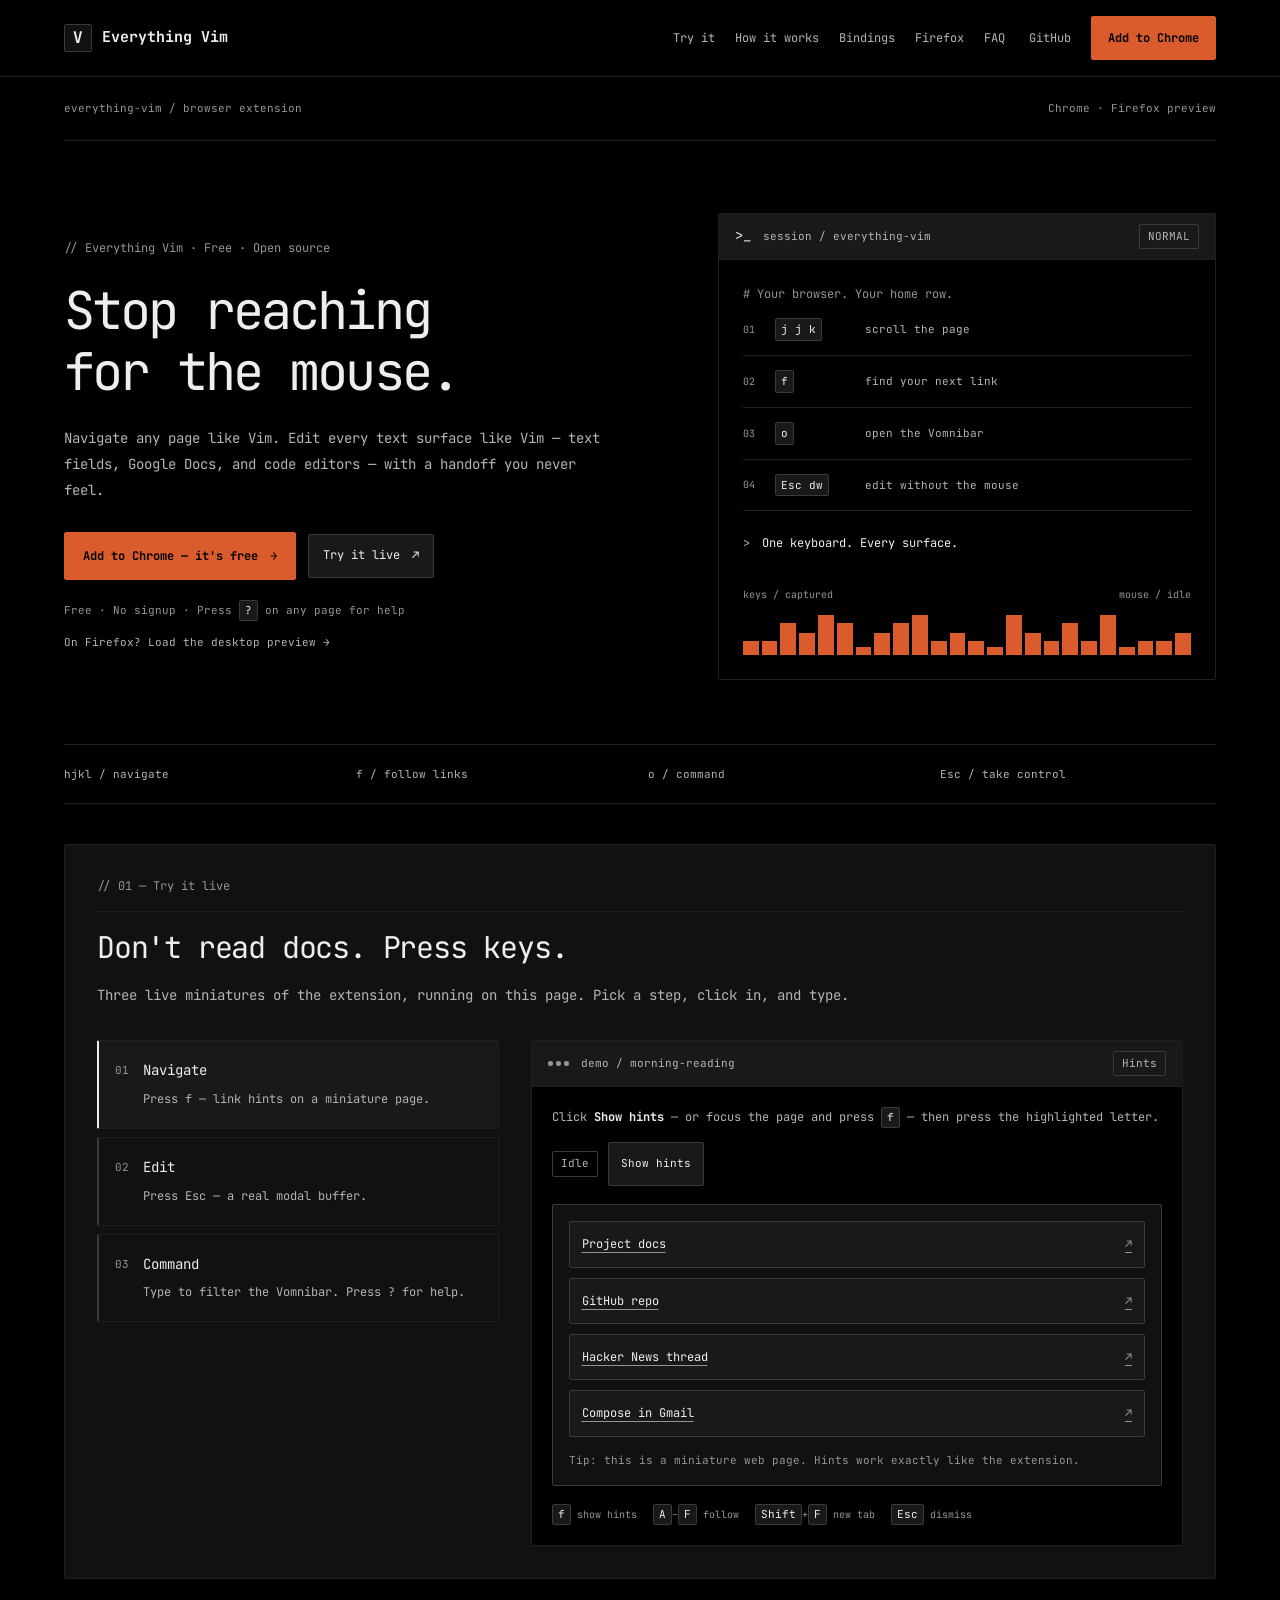
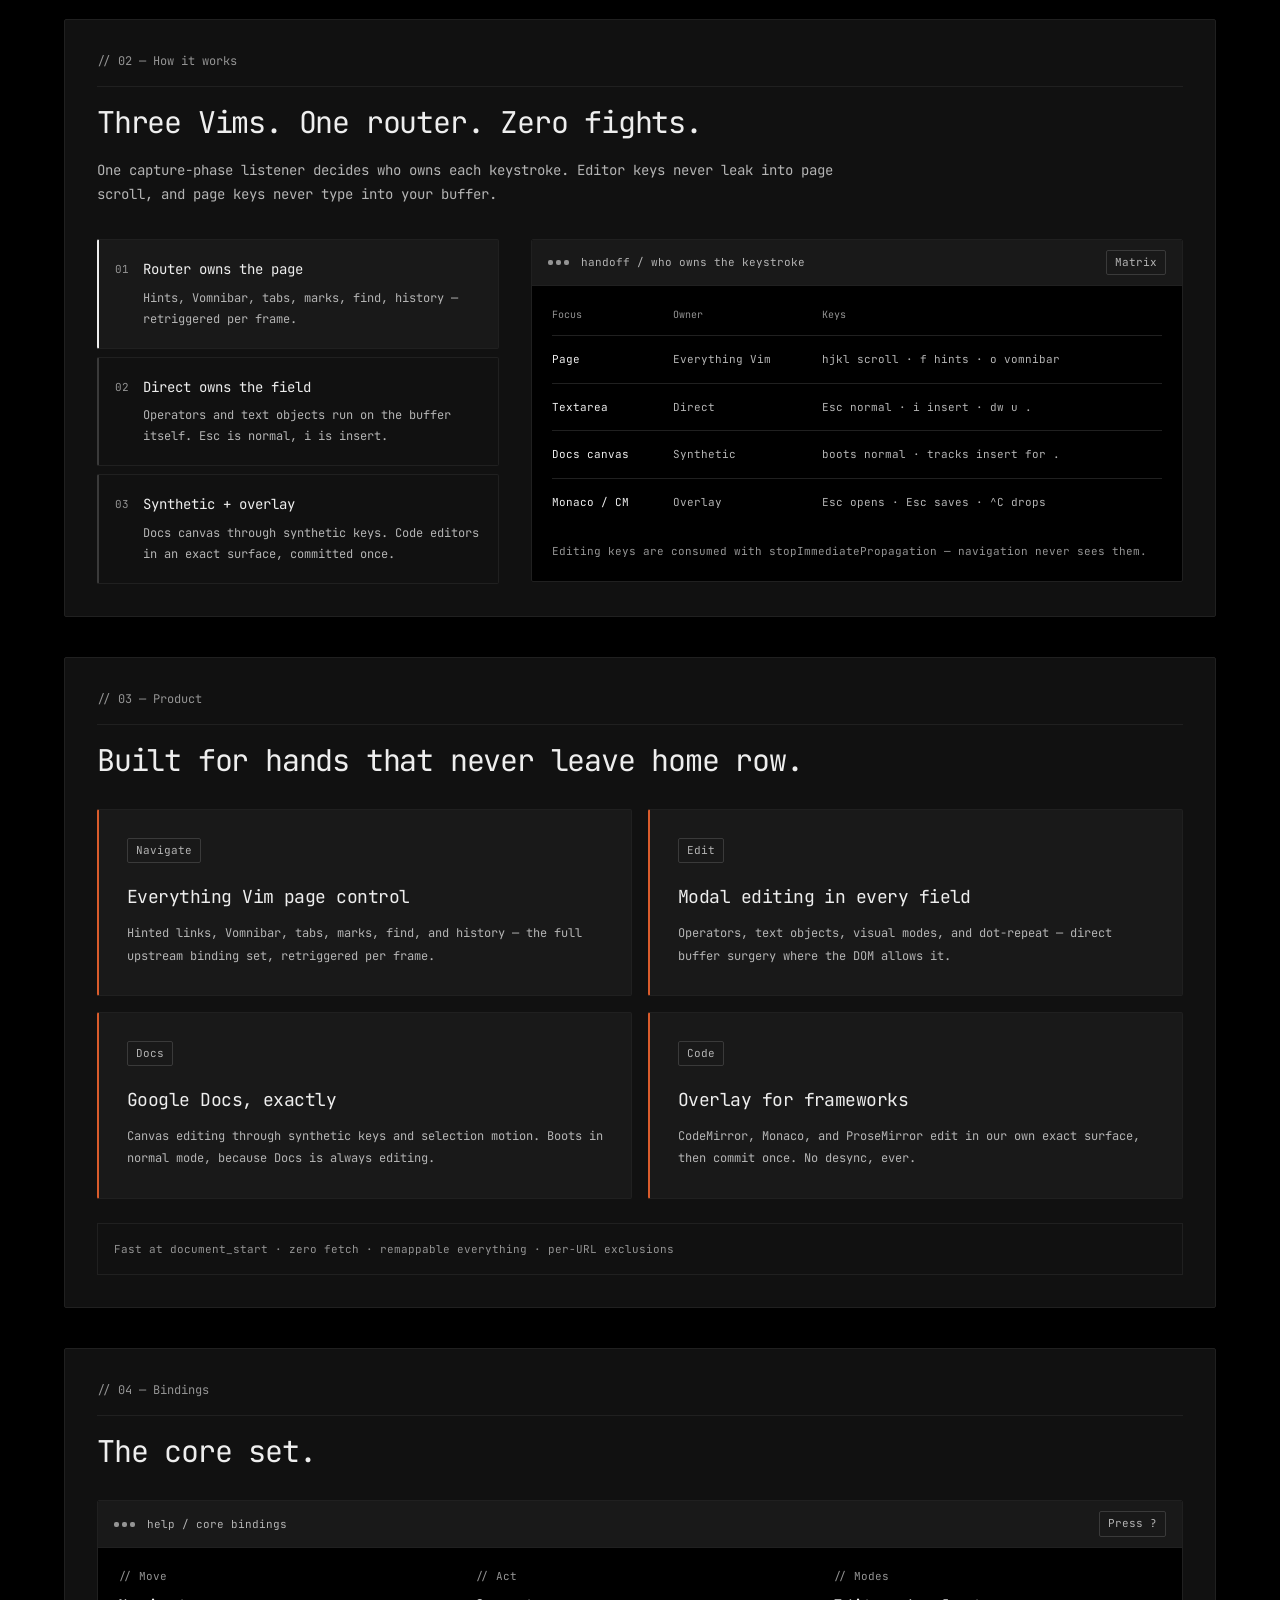
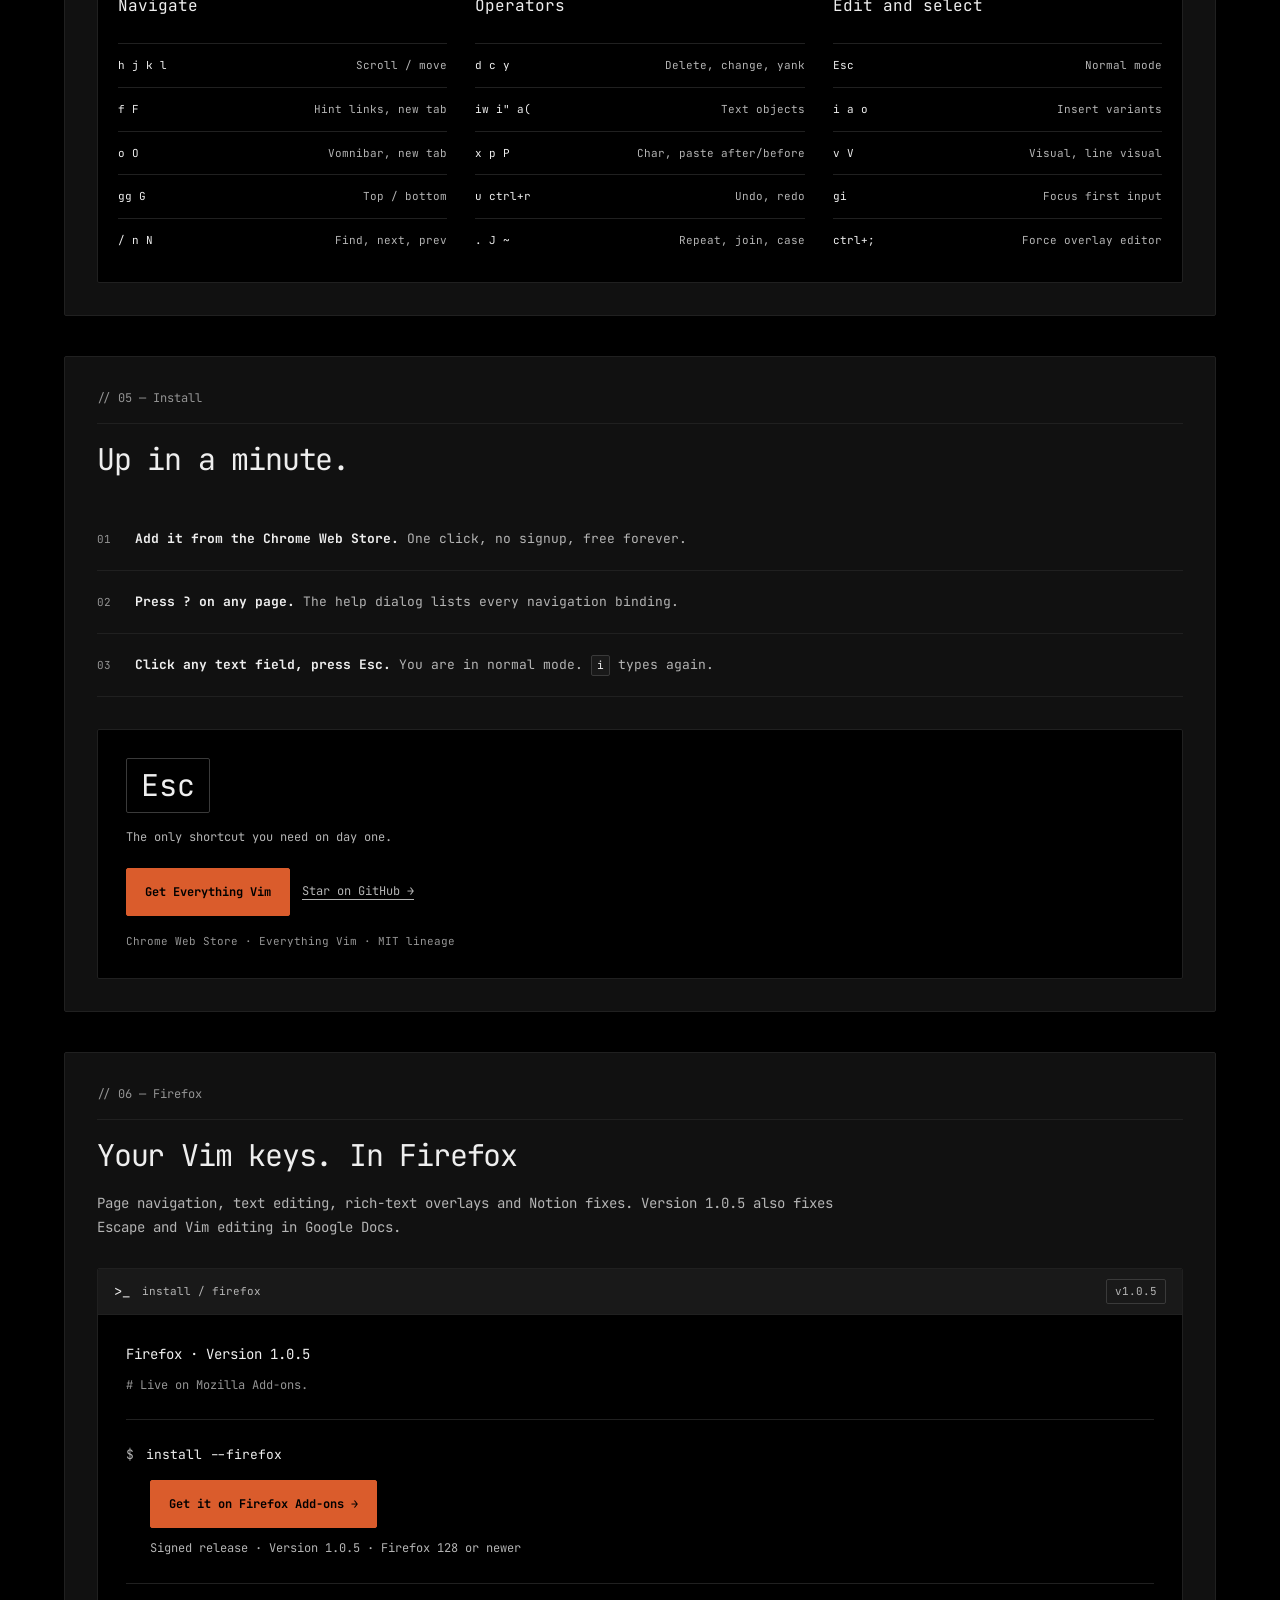
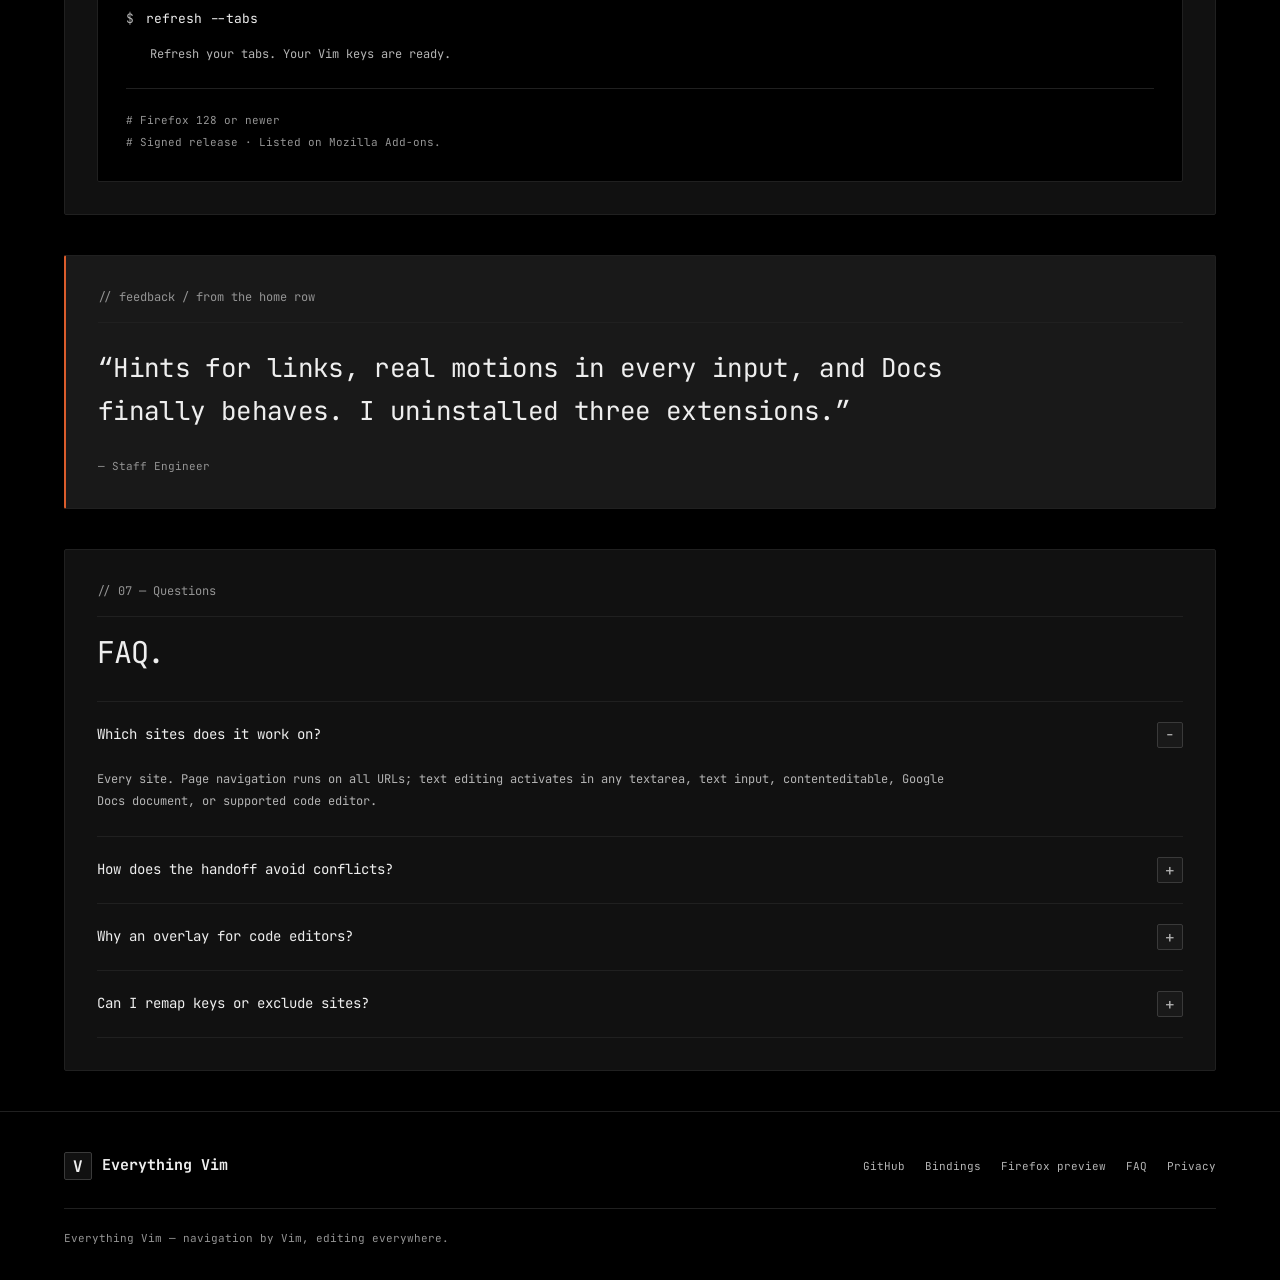
==== website/index.html @ d701e477 "Axiom redesign: terminal-style site, Firefox now live on AMO" ====
<!DOCTYPE html>
<html lang="en">
<head>
<meta charset="UTF-8" />
<meta name="viewport" content="width=device-width, initial-scale=1.0" />
<title>Everything Vim — Vim everywhere, on every site</title>
<meta name="description" content="Everything Vim is a free, open-source Chrome and Firefox extension for Vim page navigation and editing in text fields, Google Docs, and code editors." />
<meta name="color-scheme" content="dark" />
<meta name="theme-color" content="#000000" />
<link rel="icon" type="image/svg+xml" href="data:image/svg+xml,%3Csvg xmlns='http://www.w3.org/2000/svg' viewBox='0 0 32 32'%3E%3Crect width='32' height='32' rx='2' fill='%23111111'/%3E%3Cpath d='M10 9l6 14 6-14h-3.6L16 14.4 13.6 9z' fill='%23eeeeee'/%3E%3C/svg%3E" />
<link rel="preconnect" href="https://fonts.googleapis.com" />
<link rel="preconnect" href="https://fonts.gstatic.com" crossorigin />
<link href="https://fonts.googleapis.com/css2?family=JetBrains+Mono:wght@400;700&display=swap" rel="stylesheet" />
<link rel="stylesheet" href="styles.css" />
</head>
<body>
<a class="skip-link" href="#main">Skip to content</a>

<header class="nav-wrap">
  <div class="nav" role="navigation" aria-label="Primary">
    <a class="brand" href="#top" aria-label="Everything Vim home">
      <span class="brand-mark" aria-hidden="true">V</span>
      <span class="brand-word">Everything Vim</span>
    </a>
    <nav class="nav-pills" aria-label="Sections">
      <a href="#try">Try it</a>
      <a href="#how">How it works</a>
      <a href="#bindings">Bindings</a>
      <a href="#firefox">Firefox</a>
      <a href="#faq">FAQ</a>
    </nav>
    <div class="nav-actions">
      <a class="nav-github" href="https://github.com/B-Eddie/allinvim" target="_blank" rel="noopener">GitHub</a>
      <a class="btn-nav" href="https://chromewebstore.google.com/detail/general-vim/mglliapjiolajkmcfaombcifockgaekc?authuser=0&hl=en" target="_blank" rel="noopener">Add to Chrome</a>
      <button class="nav-toggle" aria-label="Open menu" aria-expanded="false" aria-controls="mobileMenu"><span></span><span></span><span></span></button>
    </div>
  </div>
  <div class="nav-mobile" id="mobileMenu" hidden>
    <a href="#try">Try it</a>
    <a href="#how">How it works</a>
    <a href="#bindings">Bindings</a>
    <a href="#firefox">Firefox preview</a>
    <a href="#faq">FAQ</a>
    <a class="mobile-cta" href="https://chromewebstore.google.com/detail/general-vim/mglliapjiolajkmcfaombcifockgaekc?authuser=0&hl=en" target="_blank" rel="noopener">Add to Chrome — it's free</a>
  </div>
</header>

<!-- SESSION / INTRO -->
<section class="hero" id="top">
  <div class="hero-status"><span>everything-vim / browser extension</span><span>Chrome · Firefox preview</span></div>
  <div class="hero-grid">
  <div class="hero-inner">
    <p class="eyebrow eyebrow-light">Everything Vim · Free · Open source</p>
    <h1 class="display">Stop reaching<br />for the mouse<span class="cursor">.</span></h1>
    <p class="hero-sub">Navigate any page like Vim. Edit every text surface like Vim — text fields, Google Docs, and code editors — with a handoff you never feel.</p>
    <div class="hero-actions">
      <a class="btn-hero" href="https://chromewebstore.google.com/detail/general-vim/mglliapjiolajkmcfaombcifockgaekc?authuser=0&hl=en" target="_blank" rel="noopener">Add to Chrome — it's free <span aria-hidden="true">→</span></a>
      <a class="btn-watch" href="#try">Try it live <span aria-hidden="true">↗</span></a>
    </div>
    <p class="hero-micro">Free · No signup · Press <kbd>?</kbd> on any page for help</p>
    <a class="hero-firefox" href="#firefox">On Firefox? Load the desktop preview →</a>
  </div>
  <div class="window session-window" aria-label="Example keyboard session">
    <div class="window-bar"><span class="terminal-icon" aria-hidden="true">&gt;_</span><span class="window-tab">session / everything-vim</span><span class="pill pill-sm">NORMAL</span></div>
    <div class="session-body">
      <p class="terminal-comment"># Your browser. Your home row.</p>
      <div class="session-line"><span class="line-number">01</span><kbd>j j k</kbd><span>scroll the page</span></div>
      <div class="session-line"><span class="line-number">02</span><kbd>f</kbd><span>find your next link</span></div>
      <div class="session-line"><span class="line-number">03</span><kbd>o</kbd><span>open the Vomnibar</span></div>
      <div class="session-line"><span class="line-number">04</span><kbd>Esc dw</kbd><span>edit without the mouse</span></div>
      <div class="session-output"><span class="terminal-prompt" aria-hidden="true">&gt;</span><span>One keyboard. Every surface.</span></div>
      <div class="session-log" aria-hidden="true"><span>keys / captured</span><div class="log-bars"><i></i><i></i><i></i><i></i><i></i><i></i><i></i><i></i><i></i><i></i><i></i><i></i><i></i><i></i><i></i><i></i><i></i><i></i><i></i><i></i><i></i><i></i><i></i><i></i></div><span>mouse / idle</span></div>
    </div>
  </div>
  </div>
  <div class="hero-footer"><span>hjkl / navigate</span><span>f / follow links</span><span>o / command</span><span>Esc / take control</span></div>
</section>

<main id="main">

  <!-- 01 TRY -->
  <section id="try" class="section" aria-labelledby="try-title">
    <p class="eyebrow rv">01 — Try it live</p>
    <h2 class="section-title rv" id="try-title">Don't read docs. Press keys.</h2>
    <p class="lede rv">Three live miniatures of the extension, running on this page. Pick a step, click in, and type.</p>

    <div class="split">
      <div class="steps rv" role="tablist" aria-label="Interactive examples" data-stagger>
        <button class="step is-active rv" role="tab" aria-selected="true" data-tab="navigate">
          <span class="step-no">01</span>
          <span class="step-body"><span class="step-name">Navigate</span><span class="step-desc">Press f — link hints on a miniature page.</span></span>
        </button>
        <button class="step rv" role="tab" aria-selected="false" data-tab="edit">
          <span class="step-no">02</span>
          <span class="step-body"><span class="step-name">Edit</span><span class="step-desc">Press Esc — a real modal buffer.</span></span>
        </button>
        <button class="step rv" role="tab" aria-selected="false" data-tab="command">
          <span class="step-no">03</span>
          <span class="step-body"><span class="step-name">Command</span><span class="step-desc">Type to filter the Vomnibar. Press ? for help.</span></span>
        </button>
      </div>

      <div class="window rv-scale" role="tabpanel" id="panel-navigate" aria-label="Link hints demo">
        <div class="window-bar"><span class="dots" aria-hidden="true"><i></i><i></i><i></i></span><span class="window-tab">demo / morning-reading</span><span class="pill pill-sm">Hints</span></div>
        <div class="window-body">
          <div class="demo-head">
            <p class="demo-sub">Click <strong>Show hints</strong> — or focus the page and press <kbd>f</kbd> — then press the highlighted letter.</p>
            <div class="demo-head-actions">
              <span class="mode" id="hintMode">Idle</span>
              <button class="btn-ink btn-sm" id="hintStart" type="button">Show hints</button>
            </div>
          </div>
          <div class="mock-page" id="mockPage" tabindex="0" aria-label="Demo mini page. Press f to show link hints.">
            <div class="mock-links">
              <a href="#try" data-hint="A" data-name="Project docs">Project docs <span class="ext">↗</span></a>
              <a href="#try" data-hint="S" data-name="GitHub repo">GitHub repo <span class="ext">↗</span></a>
              <a href="#try" data-hint="D" data-name="Hacker News thread">Hacker News thread <span class="ext">↗</span></a>
              <a href="#try" data-hint="F" data-name="Compose in Gmail">Compose in Gmail <span class="ext">↗</span></a>
            </div>
            <p class="mock-status" id="hintStatus" role="status">Tip: this is a miniature web page. Hints work exactly like the extension.</p>
          </div>
          <div class="demo-foot"><span><kbd>f</kbd> show hints</span><span><kbd>A</kbd>–<kbd>F</kbd> follow</span><span><kbd>Shift</kbd>+<kbd>F</kbd> new tab</span><span><kbd>Esc</kbd> dismiss</span></div>
        </div>
      </div>

      <div class="window rv-scale" role="tabpanel" id="panel-edit" aria-label="Modal editing demo" hidden>
        <div class="window-bar"><span class="dots" aria-hidden="true"><i></i><i></i><i></i></span><span class="window-tab">buffer / untitled.txt</span><span class="pill pill-sm">Modal</span></div>
        <div class="window-body">
          <div class="demo-head">
            <p class="demo-sub">Click the buffer, press <kbd>Esc</kbd> for Normal mode — <kbd>h</kbd> <kbd>j</kbd> <kbd>k</kbd> <kbd>l</kbd> <kbd>w</kbd> <kbd>b</kbd> move, <kbd>x</kbd> and <kbd>dw</kbd> delete, <kbd>i</kbd> types again.</p>
            <span class="mode" id="editMode">Insert</span>
          </div>
          <textarea id="vimBuffer" rows="7" spellcheck="false">Everything Vim edits this box the way it edits the web.

Press Esc to enter normal mode.
Move with h j k l and w b e, delete with x.
Press i to type again.</textarea>
          <div class="demo-foot"><span class="keylog">Last keys: <strong id="keyLog">—</strong></span><span><kbd>u</kbd> undo</span><span><kbd>.</kbd> repeat</span><span>Second <kbd>Esc</kbd> blurs</span></div>
        </div>
      </div>

      <div class="window rv-scale" role="tabpanel" id="panel-command" aria-label="Vomnibar demo" hidden>
        <div class="window-bar"><span class="dots" aria-hidden="true"><i></i><i></i><i></i></span><span class="window-tab">vomnibar / tabs · bookmarks · history</span><span class="pill pill-sm">Command</span></div>
        <div class="window-body">
          <div class="demo-head">
            <p class="demo-sub">Type to filter — just like <kbd>o</kbd>. Press <kbd>?</kbd> anywhere on this page for the full binding help.</p>
            <button class="btn-ink btn-sm" id="helpOpen" type="button">Open help (?)</button>
          </div>
          <div class="vomnibar">
            <div class="vom-input"><span aria-hidden="true">⌕</span><input id="vomInput" type="text" placeholder="Type a URL, bookmark, or history entry…" aria-label="Demo vomnibar" autocomplete="off" /><kbd>o</kbd></div>
            <ul class="vom-list" id="vomList"></ul>
          </div>
          <div class="demo-foot"><span><kbd>o</kbd> open</span><span><kbd>O</kbd> new tab</span><span><kbd>T</kbd> search tabs</span><span><kbd>?</kbd> help</span></div>
        </div>
      </div>
    </div>
  </section>

  <!-- 02 HOW -->
  <section id="how" class="section">
    <p class="eyebrow rv">02 — How it works</p>
    <h2 class="section-title rv">Three Vims. One router. Zero fights.</h2>
    <p class="lede rv">One capture-phase listener decides who owns each keystroke. Editor keys never leak into page scroll, and page keys never type into your buffer.</p>
    <div class="split">
      <div class="steps steps-static rv" data-stagger>
        <div class="step is-active rv"><span class="step-no">01</span><span class="step-body"><span class="step-name">Router owns the page</span><span class="step-desc">Hints, Vomnibar, tabs, marks, find, history — retriggered per frame.</span></span></div>
        <div class="step rv"><span class="step-no">02</span><span class="step-body"><span class="step-name">Direct owns the field</span><span class="step-desc">Operators and text objects run on the buffer itself. Esc is normal, i is insert.</span></span></div>
        <div class="step rv"><span class="step-no">03</span><span class="step-body"><span class="step-name">Synthetic + overlay</span><span class="step-desc">Docs canvas through synthetic keys. Code editors in an exact surface, committed once.</span></span></div>
      </div>
      <div class="window rv-scale">
        <div class="window-bar"><span class="dots" aria-hidden="true"><i></i><i></i><i></i></span><span class="window-tab">handoff / who owns the keystroke</span><span class="pill pill-sm">Matrix</span></div>
        <div class="window-body">
          <table class="matrix">
            <thead><tr><th>Focus</th><th>Owner</th><th>Keys</th></tr></thead>
            <tbody>
              <tr><td>Page</td><td>Everything Vim</td><td class="mono">hjkl scroll · f hints · o vomnibar</td></tr>
              <tr><td>Textarea</td><td>Direct</td><td class="mono">Esc normal · i insert · dw u .</td></tr>
              <tr><td>Docs canvas</td><td>Synthetic</td><td class="mono">boots normal · tracks insert for .</td></tr>
              <tr><td>Monaco / CM</td><td>Overlay</td><td class="mono">Esc opens · Esc saves · ^C drops</td></tr>
            </tbody>
          </table>
          <p class="window-note">Editing keys are consumed with <span class="mono">stopImmediatePropagation</span> — navigation never sees them.</p>
        </div>
      </div>
    </div>
  </section>

  <!-- 03 PRODUCT -->
  <section id="features" class="section">
    <p class="eyebrow rv">03 — Product</p>
    <h2 class="section-title rv">Built for hands that never leave home row.</h2>
    <div class="feature-grid" data-stagger>
      <article class="feature rv"><span class="pill">Navigate</span><h3>Everything Vim page control</h3><p>Hinted links, Vomnibar, tabs, marks, find, and history — the full upstream binding set, retriggered per frame.</p></article>
      <article class="feature rv"><span class="pill">Edit</span><h3>Modal editing in every field</h3><p>Operators, text objects, visual modes, and dot-repeat — direct buffer surgery where the DOM allows it.</p></article>
      <article class="feature rv"><span class="pill">Docs</span><h3>Google Docs, exactly</h3><p>Canvas editing through synthetic keys and selection motion. Boots in normal mode, because Docs is always editing.</p></article>
      <article class="feature rv"><span class="pill">Code</span><h3>Overlay for frameworks</h3><p>CodeMirror, Monaco, and ProseMirror edit in our own exact surface, then commit once. No desync, ever.</p></article>
    </div>
    <p class="strip rv">Fast at document_start · zero fetch · remappable everything · per-URL exclusions</p>
  </section>

  <!-- 04 BINDINGS -->
  <section id="bindings" class="section">
    <p class="eyebrow rv">04 — Bindings</p>
    <h2 class="section-title rv">The core set.</h2>
    <div class="window window-wide rv-scale">
      <div class="window-bar"><span class="dots" aria-hidden="true"><i></i><i></i><i></i></span><span class="window-tab">help / core bindings</span><span class="pill pill-sm">Press ?</span></div>
      <div class="window-body bindings">
        <div class="bind-col"><p class="eyebrow eyebrow-sm">Move</p><h4>Navigate</h4>
          <dl class="keys">
            <div><dt>h j k l</dt><dd>Scroll / move</dd></div>
            <div><dt>f F</dt><dd>Hint links, new tab</dd></div>
            <div><dt>o O</dt><dd>Vomnibar, new tab</dd></div>
            <div><dt>gg G</dt><dd>Top / bottom</dd></div>
            <div><dt>/ n N</dt><dd>Find, next, prev</dd></div>
          </dl>
        </div>
        <div class="bind-col"><p class="eyebrow eyebrow-sm">Act</p><h4>Operators</h4>
          <dl class="keys">
            <div><dt>d c y</dt><dd>Delete, change, yank</dd></div>
            <div><dt>iw i" a(</dt><dd>Text objects</dd></div>
            <div><dt>x p P</dt><dd>Char, paste after/before</dd></div>
            <div><dt>u ctrl+r</dt><dd>Undo, redo</dd></div>
            <div><dt>. J ~</dt><dd>Repeat, join, case</dd></div>
          </dl>
        </div>
        <div class="bind-col"><p class="eyebrow eyebrow-sm">Modes</p><h4>Edit and select</h4>
          <dl class="keys">
            <div><dt>Esc</dt><dd>Normal mode</dd></div>
            <div><dt>i a o</dt><dd>Insert variants</dd></div>
            <div><dt>v V</dt><dd>Visual, line visual</dd></div>
            <div><dt>gi</dt><dd>Focus first input</dd></div>
            <div><dt>ctrl+;</dt><dd>Force overlay editor</dd></div>
          </dl>
        </div>
      </div>
    </div>
  </section>

  <!-- 05 INSTALL -->
  <section id="install" class="section section-narrow">
    <p class="eyebrow eyebrow-center rv">05 — Install</p>
    <h2 class="section-title title-center rv">Up in a minute.</h2>
    <ol class="install-steps rv" data-stagger>
      <li class="rv"><span class="step-no">01</span><p><strong>Add it from the Chrome Web Store.</strong> One click, no signup, free forever.</p></li>
      <li class="rv"><span class="step-no">02</span><p><strong>Press ? on any page.</strong> The help dialog lists every navigation binding.</p></li>
      <li class="rv"><span class="step-no">03</span><p><strong>Click any text field, press Esc.</strong> You are in normal mode. <kbd>i</kbd> types again.</p></li>
    </ol>
    <div class="closer rv">
      <p class="install-big">Esc</p>
      <p class="install-sub">The only shortcut you need on day one.</p>
      <div class="hero-actions hero-actions-light">
        <a class="btn-dark" href="https://chromewebstore.google.com/detail/general-vim/mglliapjiolajkmcfaombcifockgaekc?authuser=0&hl=en" target="_blank" rel="noopener">Get Everything Vim</a>
        <a class="text-link" href="https://github.com/B-Eddie/allinvim" target="_blank" rel="noopener">Star on GitHub →</a>
      </div>
      <p class="install-micro">Chrome Web Store · Everything Vim · MIT lineage</p>
    </div>
  </section>

  <!-- FIREFOX PREVIEW -->
  <section id="firefox" class="section firefox-section" aria-labelledby="firefox-title">
    <p class="eyebrow">06 — Firefox</p>
    <h2 class="section-title" id="firefox-title">Your Vim keys. In Firefox</h2>
    <p class="lede">Page navigation, text editing, rich-text overlays and Notion fixes. Version 1.0.5 also fixes Escape and Vim editing in Google Docs.</p>
    <div class="window window-wide firefox-terminal">
      <div class="window-bar"><span class="terminal-icon" aria-hidden="true">&gt;_</span><span class="window-tab">install / firefox</span><span class="pill pill-sm">v1.0.5</span></div>
      <div class="window-body">
        <p class="terminal-label">Firefox · Version 1.0.5</p>
        <p class="terminal-comment"># Live on Mozilla Add-ons.</p>
        <dl class="terminal-transcript">
          <div><dt><span class="terminal-prompt" aria-hidden="true">$</span> install --firefox</dt><dd><a class="btn-dark" href="https://addons.mozilla.org/en-US/firefox/addon/everything-vim/">Get it on Firefox Add-ons →</a><p>Signed release · Version 1.0.5 · Firefox 128 or newer</p></dd></div>
          <div><dt><span class="terminal-prompt" aria-hidden="true">$</span> refresh --tabs</dt><dd><p>Refresh your tabs. Your Vim keys are ready.</p></dd></div>
        </dl>
        <p class="terminal-footnote"># Firefox 128 or newer<br /># Signed release · Listed on Mozilla Add-ons.</p>
      </div>
    </div>
  </section>

  <!-- QUOTE -->
  <section class="section section-narrow">
    <p class="eyebrow quote-label">feedback / from the home row</p>
    <figure class="pullquote rv">
      <blockquote>“Hints for links, real motions in every input, and Docs finally behaves. I uninstalled three extensions.”</blockquote>
      <figcaption>Staff Engineer</figcaption>
    </figure>
  </section>

  <!-- FAQ -->
  <section id="faq" class="section section-narrow">
    <p class="eyebrow rv">07 — Questions</p>
    <h2 class="section-title rv">FAQ.</h2>
    <div class="faq rv">
      <details open>
        <summary>Which sites does it work on?</summary>
        <div class="faq-a"><div><p>Every site. Page navigation runs on all URLs; text editing activates in any textarea, text input, contenteditable, Google Docs document, or supported code editor.</p></div></div>
      </details>
      <details>
        <summary>How does the handoff avoid conflicts?</summary>
        <div class="faq-a"><div><p>One capture-phase router runs before page navigation. Editing keys are consumed so navigation never sees them; otherwise the router stays silent. Visible overlays always win, except the commit/discard overlay which owns the keyboard.</p></div></div>
      </details>
      <details>
        <summary>Why an overlay for code editors?</summary>
        <div class="faq-a"><div><p>Framework editors own their document model — in-place key surgery desyncs it. Editing in an exact textarea and committing once is the only correct approach.</p></div></div>
      </details>
      <details>
        <summary>Can I remap keys or exclude sites?</summary>
        <div class="faq-a"><div><p>Yes. Custom key mappings, the shared motions JSON, and per-pattern exclusion rules in Options.</p></div></div>
      </details>
    </div>
  </section>

</main>

<footer>
  <div class="foot-inner">
    <a class="brand brand-light" href="#top"><span class="brand-mark brand-mark-light" aria-hidden="true">V</span><span class="brand-word">Everything Vim</span></a>
    <div class="foot-links">
      <a href="https://github.com/B-Eddie/allinvim" target="_blank" rel="noopener">GitHub</a>
      <a href="#bindings">Bindings</a>
      <a href="#firefox">Firefox preview</a>
      <a href="#faq">FAQ</a>
      <a href="privacy.html">Privacy</a>
    </div>
    <p class="foot-note">Everything Vim — navigation by Vim, editing everywhere.</p>
  </div>
</footer>

<!-- Help overlay -->
<div class="help-backdrop" id="helpBackdrop" hidden>
  <div class="window help-dialog" role="dialog" aria-modal="true" aria-label="Everything Vim bindings help">
    <div class="window-bar"><span class="dots" aria-hidden="true"><i></i><i></i><i></i></span><span class="window-tab">help / all bindings</span><button class="btn-ink btn-sm" id="helpClose" type="button">Close (Esc)</button></div>
    <div class="window-body">
      <div class="help-grid">
        <div><p class="eyebrow eyebrow-sm">Navigate</p><p><kbd>h</kbd><kbd>j</kbd><kbd>k</kbd><kbd>l</kbd> scroll · <kbd>f</kbd> hints · <kbd>o</kbd> vomnibar · <kbd>gg</kbd>/<kbd>G</kbd> ends</p></div>
        <div><p class="eyebrow eyebrow-sm">Edit</p><p><kbd>Esc</kbd> normal · <kbd>i</kbd> insert · <kbd>dw</kbd> delete word · <kbd>u</kbd> undo · <kbd>.</kbd> repeat</p></div>
        <div><p class="eyebrow eyebrow-sm">Tabs</p><p><kbd>J</kbd>/<kbd>K</kbd> prev / next · <kbd>t</kbd> new · <kbd>x</kbd> close · <kbd>X</kbd> restore</p></div>
      </div>
      <p class="window-note">Live demo only — install the extension to use these on every site.</p>
    </div>
  </div>
</div>
<div class="toast" id="toast" role="status" hidden></div>

<script src="app.js"></script>
</body>
</html>
---- website/styles.css ----
:root {
  color-scheme: dark;
  --canvas: #000000;
  --surface: #111111;
  --surface-raised: #191919;
  --line: #202020;
  --line-strong: #3a3a3a;
  --text: #eeeeee;
  --muted: #b4b4b4;
  --quiet: #949494;
  --ember: #da5c2c;
  /* Berkeley Mono is not distributed with this project. */
  --font-mono: 'Berkeley Mono', 'BerkeleyMono', 'JetBrains Mono', ui-monospace, monospace;
  --radius: 2px;
  --page-width: 1200px;
}

* { box-sizing: border-box; }
[hidden] { display: none !important; }
html { scroll-behavior: smooth; scroll-padding-top: 96px; }
body {
  margin: 0;
  background: var(--canvas);
  color: var(--text);
  font: 400 14px/1.7 var(--font-mono);
  -webkit-font-smoothing: antialiased;
}
button, input, textarea, select { font: inherit; color: inherit; }
a { color: inherit; text-underline-offset: 4px; }
button, a, input, textarea, summary { -webkit-tap-highlight-color: transparent; }
button, a { transition: background-color 120ms ease, border-color 120ms ease; }
button { cursor: pointer; }
strong { font-weight: 700; color: var(--text); }
::selection { color: var(--canvas); background: var(--text); }
:focus-visible { outline: 2px solid var(--text); outline-offset: 4px; }
section[id] { scroll-margin-top: 96px; }
.skip-link { position: fixed; z-index: 200; top: 12px; left: 16px; padding: 10px 16px; background: var(--text); color: var(--canvas); transform: translateY(-200%); }
.skip-link:focus { transform: none; }

/* One typeface, neutral hierarchy, editor-sized spacing. */
.eyebrow { margin: 0; color: var(--quiet); font-size: 12px; font-weight: 400; line-height: 1.5; }
.eyebrow::before { content: '// '; }
.eyebrow-sm { font-size: 11px; }
.section-title { margin: 14px 0 0; max-width: 850px; font-size: clamp(22px, 2.6vw, 30px); line-height: 1.4; font-weight: 400; letter-spacing: -0.04em; }
.lede { max-width: 780px; color: var(--muted); margin: 16px 0 0; font-size: 14px; }
.mono { font: inherit; }
kbd, code { font-family: var(--font-mono); }
kbd { display: inline-block; padding: 0 5px; color: var(--text); background: var(--surface-raised); border: 1px solid var(--line-strong); border-radius: var(--radius); font-size: 11px; line-height: 1.7; white-space: nowrap; }
.pill, .mode { display: inline-flex; align-items: center; padding: 4px 8px; border: 1px solid var(--line-strong); border-radius: var(--radius); color: var(--muted); font-size: 11px; line-height: 1.4; white-space: nowrap; }
.mode.is-live { color: var(--text); border-color: var(--text); }

/* Header is part of the terminal chrome. */
.nav-wrap { position: sticky; top: 0; z-index: 50; background: var(--canvas); border-bottom: 1px solid var(--line); }
.nav { max-width: var(--page-width); min-height: 76px; margin: auto; padding: 16px 24px; display: flex; align-items: center; gap: 24px; }
.brand { display: inline-flex; align-items: center; gap: 10px; color: var(--text); text-decoration: none; font-size: 15px; font-weight: 700; white-space: nowrap; }
.brand-mark { display: inline-flex; align-items: center; justify-content: center; width: 28px; height: 28px; background: var(--surface); border: 1px solid var(--line-strong); border-radius: var(--radius); font-size: 16px; }
.nav-pills { display: flex; margin-left: auto; gap: 20px; }
.nav-pills a, .nav-github { display: inline-flex; align-items: center; min-height: 44px; color: var(--muted); font-size: 12px; text-decoration: none; white-space: nowrap; }
.nav-pills a:hover, .nav-github:hover { color: var(--text); text-decoration: underline; }
.nav-actions { display: flex; align-items: center; gap: 20px; }
.btn-nav, .btn-hero, .btn-dark, .mobile-cta { display: inline-flex; align-items: center; justify-content: center; gap: 12px; min-height: 44px; padding: 11px 16px; color: var(--canvas); background: var(--ember); border: 1px solid var(--ember); border-radius: var(--radius); font-size: 12px; line-height: 1.5; font-weight: 700; text-decoration: none; }
.btn-nav:hover, .btn-hero:hover, .btn-dark:hover, .mobile-cta:hover { color: var(--text); background: var(--surface-raised); border-color: var(--text); }
.nav-toggle { display: none; width: 44px; height: 44px; padding: 11px; background: var(--surface); border: 1px solid var(--line-strong); border-radius: var(--radius); }
.nav-toggle span { display: block; width: 20px; height: 1px; margin: 4px 0; background: var(--text); }
.nav-mobile { max-width: var(--page-width); padding: 8px 24px 24px; border-top: 1px solid var(--line); }
.nav-mobile a { display: flex; align-items: center; min-height: 44px; padding: 8px 12px; color: var(--muted); text-decoration: none; }
.nav-mobile a:hover { color: var(--text); background: var(--surface-raised); }
.nav-mobile .mobile-cta { margin-top: 8px; color: var(--canvas); }

/* Intro: a working session, with the only visualization using Ember. */
.hero { max-width: var(--page-width); margin: 0 auto; padding: 0 24px; }
.hero-status { display: flex; justify-content: space-between; gap: 24px; padding: 22px 0; border-bottom: 1px solid var(--line); color: var(--quiet); font-size: 11px; }
.hero-grid { display: grid; grid-template-columns: minmax(0, 1.2fr) minmax(0, 1fr); gap: 56px; align-items: center; padding: 72px 0 64px; }
.display { margin: 24px 0 0; color: var(--text); font-size: clamp(34px, 4.3vw, 52px); font-weight: 400; line-height: 1.17; letter-spacing: -0.055em; }
.cursor { display: inline; }
.hero-sub { margin: 24px 0 0; max-width: 540px; color: var(--muted); font-size: 14px; line-height: 1.85; }
.hero-actions { display: flex; gap: 12px; align-items: center; flex-wrap: wrap; margin-top: 28px; }
.btn-hero, .btn-dark { min-height: 48px; padding: 12px 18px; }
.btn-watch, .btn-ink { display: inline-flex; justify-content: center; align-items: center; gap: 12px; min-height: 44px; padding: 10px 14px; border: 1px solid var(--line-strong); border-radius: var(--radius); background: var(--surface-raised); color: var(--text); text-decoration: none; font-size: 12px; line-height: 1.6; }
.btn-watch:hover, .btn-ink:hover { border-color: var(--muted); background: var(--line); }
.hero-micro { margin: 20px 0 0; color: var(--quiet); font-size: 11px; }
.hero-firefox { display: inline-block; margin-top: 12px; color: var(--muted); font-size: 11px; text-decoration: none; }
.hero-firefox:hover { color: var(--text); text-decoration: underline; }
.hero-footer { display: grid; grid-template-columns: repeat(4, 1fr); gap: 16px; padding: 20px 0; border-top: 1px solid var(--line); border-bottom: 1px solid var(--line); color: var(--muted); font-size: 11px; }
.session-body { padding: 24px; }
.terminal-comment { margin: 0; color: var(--quiet); font-size: 12px; }
.session-line { display: grid; grid-template-columns: 20px 78px 1fr; align-items: center; gap: 12px; padding: 14px 0; border-bottom: 1px solid var(--line); color: var(--muted); font-size: 11px; }
.line-number { color: var(--quiet); font-size: 10px; }
.session-line kbd { width: fit-content; padding: 1px 5px; }
.session-output { display: flex; gap: 12px; padding: 22px 0 8px; font-size: 12px; }
.terminal-prompt { color: var(--muted); }
.session-log { display: flex; flex-wrap: wrap; justify-content: space-between; gap: 12px; margin-top: 24px; color: var(--quiet); font-size: 10px; }
.log-bars { display: flex; align-items: end; gap: 3px; flex-basis: 100%; height: 40px; order: 3; }
.log-bars i { flex: 1; height: 35%; background: var(--ember); }
.log-bars i:nth-child(3n) { height: 80%; }
.log-bars i:nth-child(4n) { height: 55%; }
.log-bars i:nth-child(5n) { height: 100%; }
.log-bars i:nth-child(7n) { height: 20%; }

/* Each section is an editor panel; nothing depends on scroll to become visible. */
main { max-width: var(--page-width); margin: auto; padding: 0 24px; }
.section { margin-top: 40px; padding: 32px; background: var(--surface); border: 1px solid var(--line); border-radius: var(--radius); }
.section > .eyebrow:first-child { padding-bottom: 16px; border-bottom: 1px solid var(--line); }
.split { display: grid; grid-template-columns: minmax(0, 0.8fr) minmax(0, 1.3fr); gap: 32px; margin-top: 32px; align-items: start; }
.steps { display: grid; gap: 8px; }
.step { display: flex; gap: 14px; text-align: left; min-height: 76px; padding: 18px 16px; background: var(--surface); color: var(--muted); border: 1px solid var(--line); border-left: 2px solid var(--line-strong); border-radius: var(--radius); }
button.step { width: 100%; }
button.step:hover { background: var(--surface-raised); border-color: var(--line-strong); }
.step.is-active { background: var(--surface-raised); border-left-color: var(--text); }
.step-no { color: var(--quiet); font-size: 11px; padding-top: 2px; }
.step-body { display: grid; gap: 6px; }
.step-name { color: var(--text); font-size: 14px; }
.step-desc { color: var(--muted); font-size: 12px; line-height: 1.75; }
.steps-static .step { cursor: default; }
.window { min-width: 0; background: var(--canvas); border: 1px solid var(--line); border-radius: var(--radius); overflow: hidden; }
.window-bar { display: flex; align-items: center; gap: 12px; min-height: 44px; padding: 10px 16px; background: var(--surface-raised); border-bottom: 1px solid var(--line); }
.window-tab { flex: 1; min-width: 0; overflow: hidden; text-overflow: ellipsis; white-space: nowrap; color: var(--muted); font-size: 11px; }
.terminal-icon { color: var(--text); font-size: 14px; }
.dots { display: inline-flex; gap: 3px; flex: none; }
.dots i { width: 5px; height: 5px; background: var(--quiet); border-radius: var(--radius); }
.window-body { padding: 20px; }
.window-note { color: var(--quiet); font-size: 11px; margin: 16px 0 0; overflow-wrap: anywhere; }
.window-wide { margin-top: 28px; }

/* Live interaction surfaces remain distinct in grayscale. */
.demo-head { display: flex; flex-wrap: wrap; gap: 14px; align-items: flex-start; justify-content: space-between; margin-bottom: 18px; }
.demo-sub { margin: 0; color: var(--muted); font-size: 12px; }
.demo-head-actions { display: flex; align-items: center; flex-wrap: wrap; gap: 10px; }
.btn-sm { font-size: 11px; padding: 8px 12px; }
.mock-page { padding: 16px; border: 1px solid var(--line-strong); border-radius: var(--radius); background: var(--surface); }
.mock-page:focus-visible { outline-offset: -2px; }
.mock-links { display: grid; gap: 10px; }
.mock-links a { position: relative; display: flex; align-items: center; justify-content: space-between; min-height: 44px; gap: 12px; padding: 12px; border: 1px solid var(--line-strong); border-radius: var(--radius); background: var(--surface-raised); color: var(--text); font-size: 12px; text-decoration-color: var(--quiet); }
.mock-links a:hover, .mock-links.hints-on a { border-color: var(--muted); }
.mock-links a .ext { margin-left: auto; color: var(--quiet); }
.hint-badge { position: absolute; top: -8px; left: -8px; display: inline-flex; justify-content: center; align-items: center; width: 22px; height: 22px; background: var(--text); color: var(--canvas); border: 1px solid var(--text); border-radius: var(--radius); font-size: 12px; font-weight: 700; }
.mock-status { margin: 14px 0 0; color: var(--quiet); font-size: 11px; }
.demo-foot { display: flex; flex-wrap: wrap; gap: 10px 16px; margin-top: 18px; color: var(--quiet); font-size: 10px; }
.keylog strong { font-weight: 400; }
#vimBuffer { display: block; width: 100%; min-height: 240px; resize: vertical; padding: 16px; color: var(--text); background: var(--surface); border: 1px solid var(--line-strong); border-radius: var(--radius); font-size: 12px; line-height: 1.85; caret-color: var(--text); }
#vimBuffer.is-normal { background: var(--surface-raised); border-color: var(--muted); }
.vomnibar { background: var(--surface); border: 1px solid var(--line-strong); border-radius: var(--radius); overflow: hidden; }
.vomnibar:focus-within { border-color: var(--muted); }
.vom-input { display: flex; align-items: center; gap: 12px; padding: 14px; border-bottom: 1px solid var(--line-strong); }
.vom-input > span { color: var(--quiet); }
.vom-input input { min-width: 0; flex: 1; width: 100%; border: 0; background: transparent; font-size: 12px; }
.vom-input input::placeholder { color: var(--quiet); opacity: 1; }
.vom-input input:focus { outline: 0; }
.vom-list { display: grid; gap: 4px; max-height: 280px; overflow: auto; list-style: none; margin: 0; padding: 8px; }
.vom-list li { display: flex; align-items: center; flex-wrap: wrap; gap: 8px; padding: 12px 8px; min-height: 44px; border: 1px solid transparent; border-radius: var(--radius); cursor: pointer; }
.vom-list li:hover, .vom-list li.is-sel { background: var(--surface-raised); border-color: var(--line-strong); }
.vom-kind { flex: none; padding: 2px 5px; color: var(--muted); border: 1px solid var(--line-strong); border-radius: var(--radius); font-size: 9px; text-transform: uppercase; }
.vom-title { flex: 1; min-width: 80px; overflow: hidden; text-overflow: ellipsis; white-space: nowrap; font-size: 11px; }
.vom-url { width: 100%; padding-left: 8px; color: var(--quiet); font-size: 10px; overflow-wrap: anywhere; }
.vom-empty { color: var(--muted); font-size: 12px; overflow-wrap: anywhere; }

/* Routing table, product cards, and binding reference. */
.matrix { width: 100%; border-collapse: collapse; font-size: 11px; }
.matrix th { text-align: left; font-weight: 400; color: var(--quiet); font-size: 10px; padding: 0 12px 12px 0; }
.matrix td { padding: 14px 12px 14px 0; border-top: 1px solid var(--line); vertical-align: top; }
.matrix td:first-child { color: var(--text); }
.matrix td:not(:first-child) { color: var(--muted); }
.feature-grid { display: grid; grid-template-columns: repeat(2, minmax(0, 1fr)); gap: 16px; margin-top: 28px; }
.feature { padding: 28px; border: 1px solid var(--line); border-left: 2px solid var(--ember); border-radius: var(--radius); background: var(--surface-raised); }
.feature h3 { font-size: 18px; font-weight: 400; line-height: 1.5; letter-spacing: -0.03em; margin: 20px 0 12px; }
.feature p { color: var(--muted); margin: 0; font-size: 12px; line-height: 1.85; }
.strip { margin: 24px 0 0; padding: 16px; border: 1px solid var(--line); color: var(--quiet); font-size: 11px; }
.bindings { display: grid; grid-template-columns: repeat(3, minmax(0, 1fr)); gap: 28px; }
.bind-col { min-width: 0; }
.bind-col h4 { margin: 8px 0 24px; font-weight: 400; font-size: 16px; }
.keys { display: grid; margin: 0; }
.keys > div { display: flex; align-items: baseline; justify-content: space-between; gap: 12px; padding: 12px 0; border-top: 1px solid var(--line); }
.keys dt { font-size: 11px; color: var(--text); white-space: nowrap; }
.keys dd { margin: 0; text-align: right; color: var(--muted); font-size: 11px; }
.text-link { display: inline-flex; align-items: center; min-height: 44px; color: var(--muted); padding: 8px 0; font-size: 12px; }
.text-link:hover { color: var(--text); }

/* Chrome setup and Firefox's actual temporary-add-on recipe. */
.install-steps { display: grid; list-style: none; padding: 0; margin: 28px 0 0; }
.install-steps li { display: flex; gap: 24px; align-items: baseline; padding: 20px 0; border-bottom: 1px solid var(--line); }
.install-steps p { margin: 0; color: var(--muted); font-size: 13px; }
.closer { margin-top: 32px; padding: 28px; background: var(--canvas); border: 1px solid var(--line); border-radius: var(--radius); }
.install-big { display: inline-block; margin: 0; padding: 4px 14px; border: 1px solid var(--line-strong); border-radius: var(--radius); font-size: 30px; line-height: 1.5; }
.install-sub { margin: 14px 0 20px; color: var(--muted); font-size: 12px; }
.hero-actions-light { margin-top: 0; }
.install-micro { margin: 16px 0 0; color: var(--quiet); font-size: 11px; }
.firefox-terminal .window-body { padding: 28px; }
.terminal-label { margin: 0 0 8px; color: var(--text); font-size: 14px; }
.terminal-transcript { margin: 24px 0 0; }
.terminal-transcript > div { padding: 24px 0; border-top: 1px solid var(--line); }
.terminal-transcript dt { display: flex; gap: 12px; color: var(--text); font-size: 13px; }
.terminal-transcript dd { margin: 14px 0 0 24px; color: var(--muted); font-size: 12px; }
.terminal-transcript dd p { margin: 10px 0 0; }
.terminal-transcript dd p:first-child { margin-top: 0; }
.terminal-command { display: block; width: fit-content; max-width: 100%; margin: 12px 0; padding: 10px 12px; border: 1px solid var(--line-strong); border-radius: var(--radius); color: var(--text); background: var(--surface); font-size: 12px; overflow-wrap: anywhere; user-select: all; }
.terminal-footnote { margin: 0; padding-top: 20px; border-top: 1px solid var(--line); color: var(--quiet); font-size: 11px; line-height: 2; }

/* Editorial content stays in the same log-like rhythm. */
.section:has(.pullquote) { border-left: 2px solid var(--ember); background: var(--surface-raised); }
.pullquote { margin: 24px 0 0; }
.pullquote blockquote { max-width: 950px; margin: 0; color: var(--text); font-size: clamp(18px, 2.5vw, 26px); line-height: 1.65; letter-spacing: -0.025em; }
.pullquote figcaption { margin-top: 24px; color: var(--quiet); font-size: 11px; }
.pullquote figcaption::before { content: '— '; }
.faq { display: grid; margin-top: 28px; border-top: 1px solid var(--line); }
.faq details { border-bottom: 1px solid var(--line); }
.faq summary { display: flex; align-items: center; justify-content: space-between; min-height: 64px; gap: 24px; padding: 20px 0; color: var(--text); font-size: 14px; cursor: pointer; list-style: none; }
.faq summary::-webkit-details-marker { display: none; }
.faq summary::after { content: '+'; display: inline-flex; align-items: center; justify-content: center; width: 24px; height: 24px; flex: none; background: var(--surface-raised); border: 1px solid var(--line-strong); border-radius: var(--radius); color: var(--muted); font-size: 16px; }
.faq details[open] summary::after { content: '−'; }
.faq-a p { max-width: 850px; margin: 0; padding-bottom: 24px; color: var(--muted); font-size: 12px; line-height: 1.85; }
footer { margin-top: 40px; border-top: 1px solid var(--line); background: var(--canvas); }
.foot-inner { display: flex; align-items: center; flex-wrap: wrap; gap: 20px; max-width: var(--page-width); margin: auto; padding: 32px 24px; }
.foot-links { display: flex; flex-wrap: wrap; gap: 20px; margin-left: auto; }
.foot-links a { display: inline-flex; align-items: center; min-height: 44px; color: var(--muted); text-decoration: none; font-size: 11px; }
.foot-links a:hover { color: var(--text); text-decoration: underline; }
.foot-note { width: 100%; margin: 0; padding-top: 20px; border-top: 1px solid var(--line); color: var(--quiet); font-size: 11px; }

/* Keyboard help and demo feedback use the same sharp panels. */
.help-backdrop { position: fixed; inset: 0; z-index: 100; display: flex; align-items: center; justify-content: center; padding: 24px; background: rgb(0 0 0 / 85%); }
.help-dialog { max-width: 660px; max-height: calc(100dvh - 48px); width: 100%; overflow: auto; }
.help-grid { display: grid; gap: 20px; }
.help-grid p { margin: 8px 0 0; color: var(--muted); font-size: 12px; }
.help-grid kbd { margin-right: 4px; }
.toast { position: fixed; bottom: 24px; left: 50%; z-index: 120; max-width: calc(100vw - 32px); width: max-content; transform: translateX(-50%); padding: 14px 20px; color: var(--text); background: var(--surface-raised); border: 1px solid var(--muted); border-radius: var(--radius); font-size: 12px; }

/* Privacy shares the complete site theme, including keyboard focus. */
.privacy-main { max-width: 900px; padding-top: 48px; }
.back { display: inline-flex; align-items: center; min-height: 44px; margin-bottom: 24px; color: var(--muted); font-size: 12px; }
.privacy-intro { padding: 32px; border: 1px solid var(--line); border-radius: var(--radius); background: var(--surface); }
.privacy-main h1 { margin: 16px 0; font-size: clamp(28px, 4vw, 40px); font-weight: 400; line-height: 1.3; letter-spacing: -0.04em; }
.eff { color: var(--quiet); font-size: 11px; }
.privacy-main p, .privacy-main li { color: var(--muted); font-size: 13px; line-height: 1.85; overflow-wrap: anywhere; }
.privacy-main .card { margin-top: 24px; padding: 28px; background: var(--surface); border: 1px solid var(--line); border-left: 2px solid var(--ember); border-radius: var(--radius); }
.card h2 { margin: 0 0 16px; font-size: 20px; line-height: 1.5; font-weight: 400; }
.card ul { margin: 0; padding-left: 20px; }
.card li + li { margin-top: 12px; }
.card p { margin-bottom: 0; }
.card code { padding: 1px 4px; border: 1px solid var(--line-strong); border-radius: var(--radius); background: var(--surface-raised); color: var(--text); font-size: 11px; }
.privacy-page .nav { justify-content: space-between; }
.privacy-page .foot-inner p { margin: 0; color: var(--quiet); font-size: 11px; }

@media (min-width: 901px) {
  .nav-mobile { display: none !important; }
}
@media (max-width: 1100px) {
  .nav { gap: 16px; }
  .nav-pills { gap: 12px; }
  .nav-actions { gap: 12px; }
  .nav-github { display: none; }
  .hero-grid { gap: 32px; }
  .session-body { padding: 20px; }
  .session-line { grid-template-columns: 18px 70px 1fr; gap: 8px; font-size: 10px; }
  .bindings { gap: 20px; }
  .keys > div { display: grid; gap: 4px; }
  .keys dd { text-align: left; }
}
@media (max-width: 900px) {
  .nav-pills { display: none; }
  .nav-actions { margin-left: auto; }
  .nav-toggle { display: block; }
  .hero-grid { grid-template-columns: 1fr; padding: 48px 0 40px; }
  .hero-inner { max-width: 640px; }
  .display { font-size: clamp(34px, 6vw, 52px); }
  .session-window { max-width: 640px; width: 100%; }
  .session-line { grid-template-columns: 20px 90px 1fr; gap: 16px; font-size: 12px; }
  .section { padding: 24px; }
  .split { grid-template-columns: 1fr; gap: 24px; }
  #try .steps { grid-template-columns: repeat(3, minmax(0, 1fr)); }
  #try .step { display: block; padding: 16px; }
  #try .step-no { display: block; margin-bottom: 8px; }
  .bindings { grid-template-columns: 1fr; gap: 28px; }
  .keys > div { display: flex; }
  .keys dd { text-align: right; }
  .bind-col h4 { margin-bottom: 16px; }
}
@media (max-width: 560px) {
  html { scroll-padding-top: 88px; }
  .nav { min-height: 68px; padding: 12px 16px; gap: 8px; }
  .brand { font-size: 12px; gap: 8px; }
  .brand-mark { width: 24px; height: 24px; font-size: 13px; }
  .nav-actions { gap: 8px; }
  .btn-nav { padding: 8px 10px; font-size: 10px; }
  .nav-mobile { padding: 8px 16px 16px; }
  .hero { padding: 0 16px; }
  .hero-status { flex-direction: column; gap: 4px; padding: 16px 0; font-size: 10px; }
  .hero-grid { padding-top: 36px; }
  .display { font-size: clamp(28px, 7.2vw, 40px); }
  .hero-sub { font-size: 12px; }
  .hero-actions { align-items: stretch; }
  .btn-hero { font-size: 11px; }
  .hero-micro { font-size: 10px; }
  .hero-footer { grid-template-columns: 1fr 1fr; gap: 12px; font-size: 10px; }
  .session-body { padding: 16px; }
  .session-line { grid-template-columns: 16px 76px 1fr; gap: 8px; font-size: 10px; }
  .session-output { font-size: 11px; }
  main { padding: 0 16px; }
  .section { margin-top: 24px; padding: 20px 16px; }
  .section-title { font-size: 22px; }
  .lede { font-size: 12px; }
  #try .steps { grid-template-columns: 1fr; gap: 6px; }
  #try .step { display: flex; min-height: 44px; padding: 12px; gap: 12px; }
  #try .step-no { margin-bottom: 0; }
  .step-desc { font-size: 11px; }
  .window-bar { padding: 10px 12px; gap: 8px; }
  .window-tab { font-size: 10px; }
  .window-bar .pill { font-size: 9px; padding: 3px 5px; }
  .window-body { padding: 14px; }
  .mock-page { padding: 12px; }
  .matrix { font-size: 10px; }
  .matrix td, .matrix th { padding-right: 8px; overflow-wrap: anywhere; }
  .feature-grid { grid-template-columns: 1fr; }
  .feature { padding: 20px; }
  .feature h3 { font-size: 16px; }
  .strip { padding: 12px; font-size: 10px; }
  .install-steps li { gap: 16px; }
  .install-steps p { font-size: 12px; }
  .closer { padding: 20px; }
  .firefox-terminal .window-body { padding: 20px 16px; }
  .terminal-label { font-size: 12px; }
  .terminal-transcript dd { margin-left: 0; }
  .terminal-command { font-size: 10px; }
  .terminal-footnote { font-size: 10px; }
  .faq summary { font-size: 12px; gap: 12px; }
  .foot-inner { padding: 28px 16px; gap: 16px; }
  .foot-links { margin-left: 0; width: 100%; gap: 16px; }
  .help-backdrop { padding: 12px; }
  .help-dialog { max-height: calc(100dvh - 24px); }
  .privacy-main { padding-top: 24px; }
  .privacy-intro, .privacy-main .card { padding: 20px; }
}
@media (prefers-reduced-motion: reduce) {
  html { scroll-behavior: auto; }
  *, *::before, *::after { transition: none !important; }
}
@media (prefers-contrast: more) {
  :root { --muted: #eeeeee; --quiet: #b4b4b4; --line: #505050; --line-strong: #7e7e7e; }
}
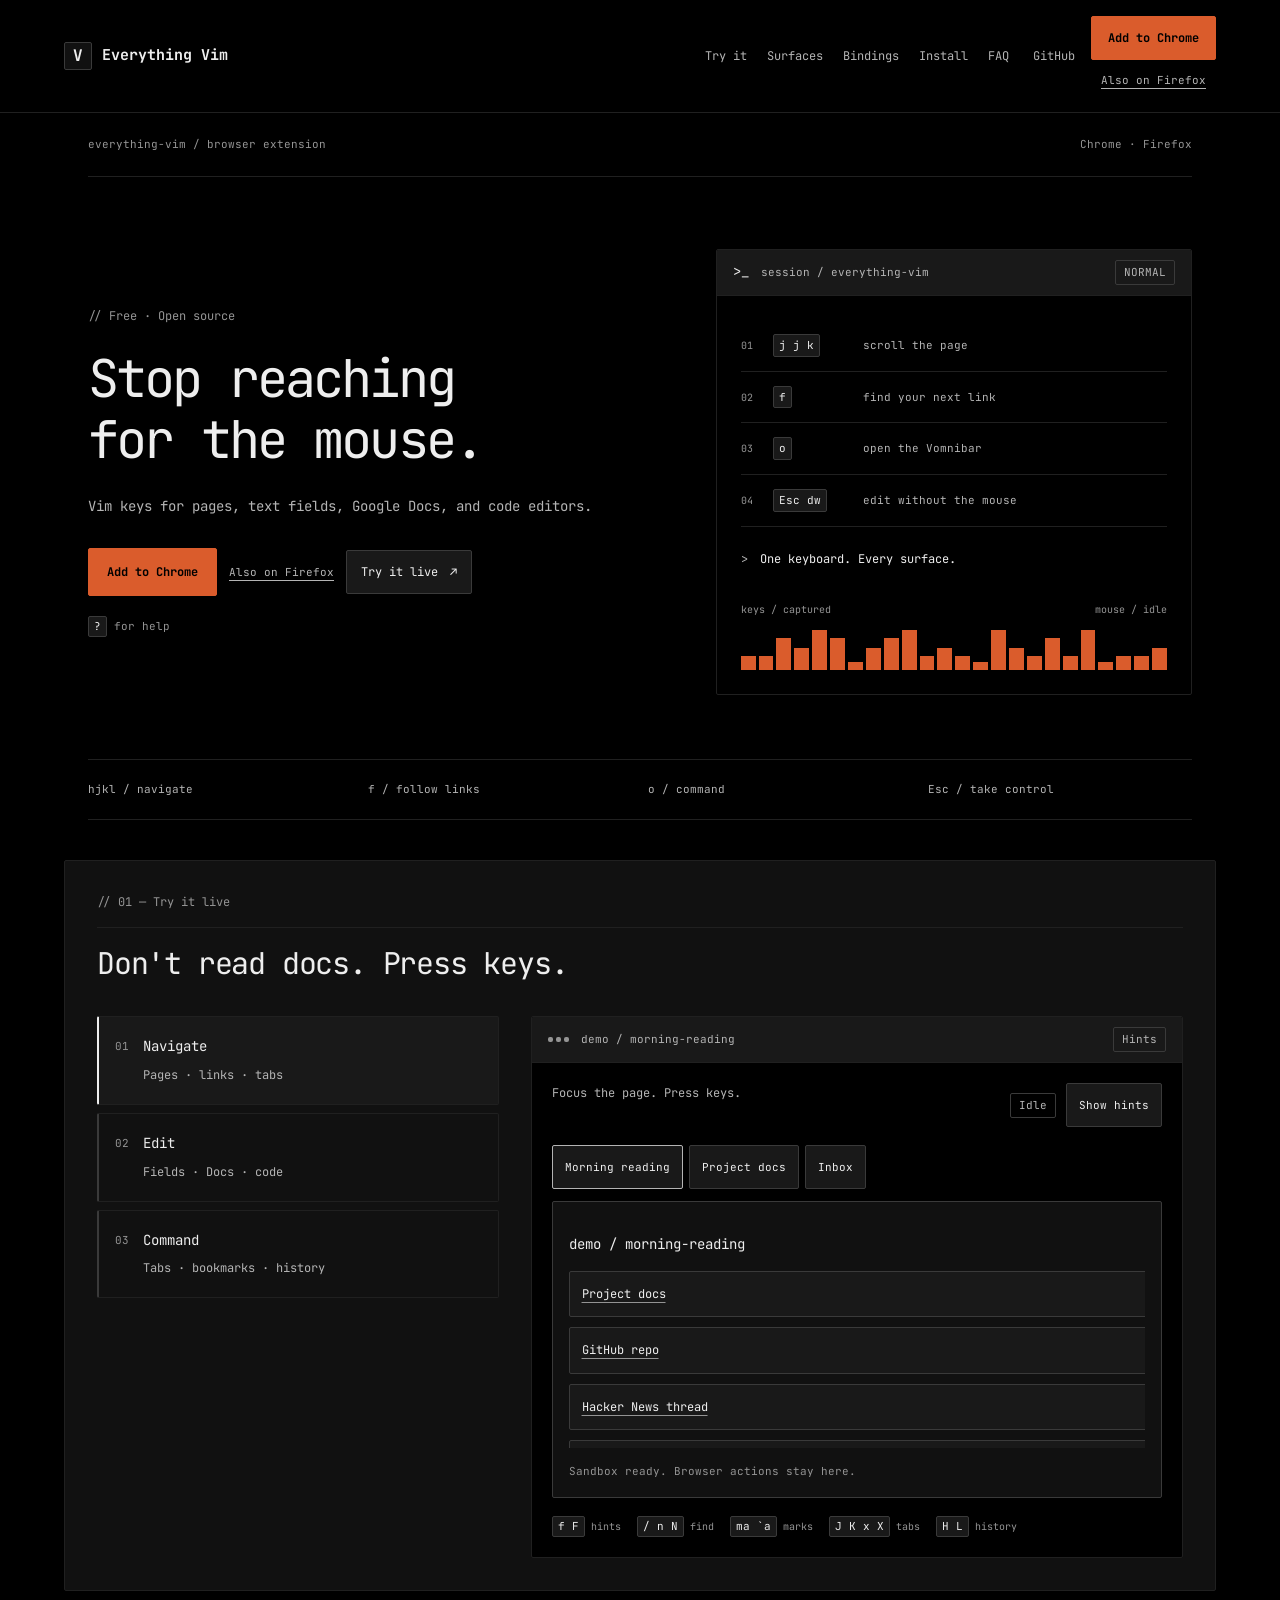
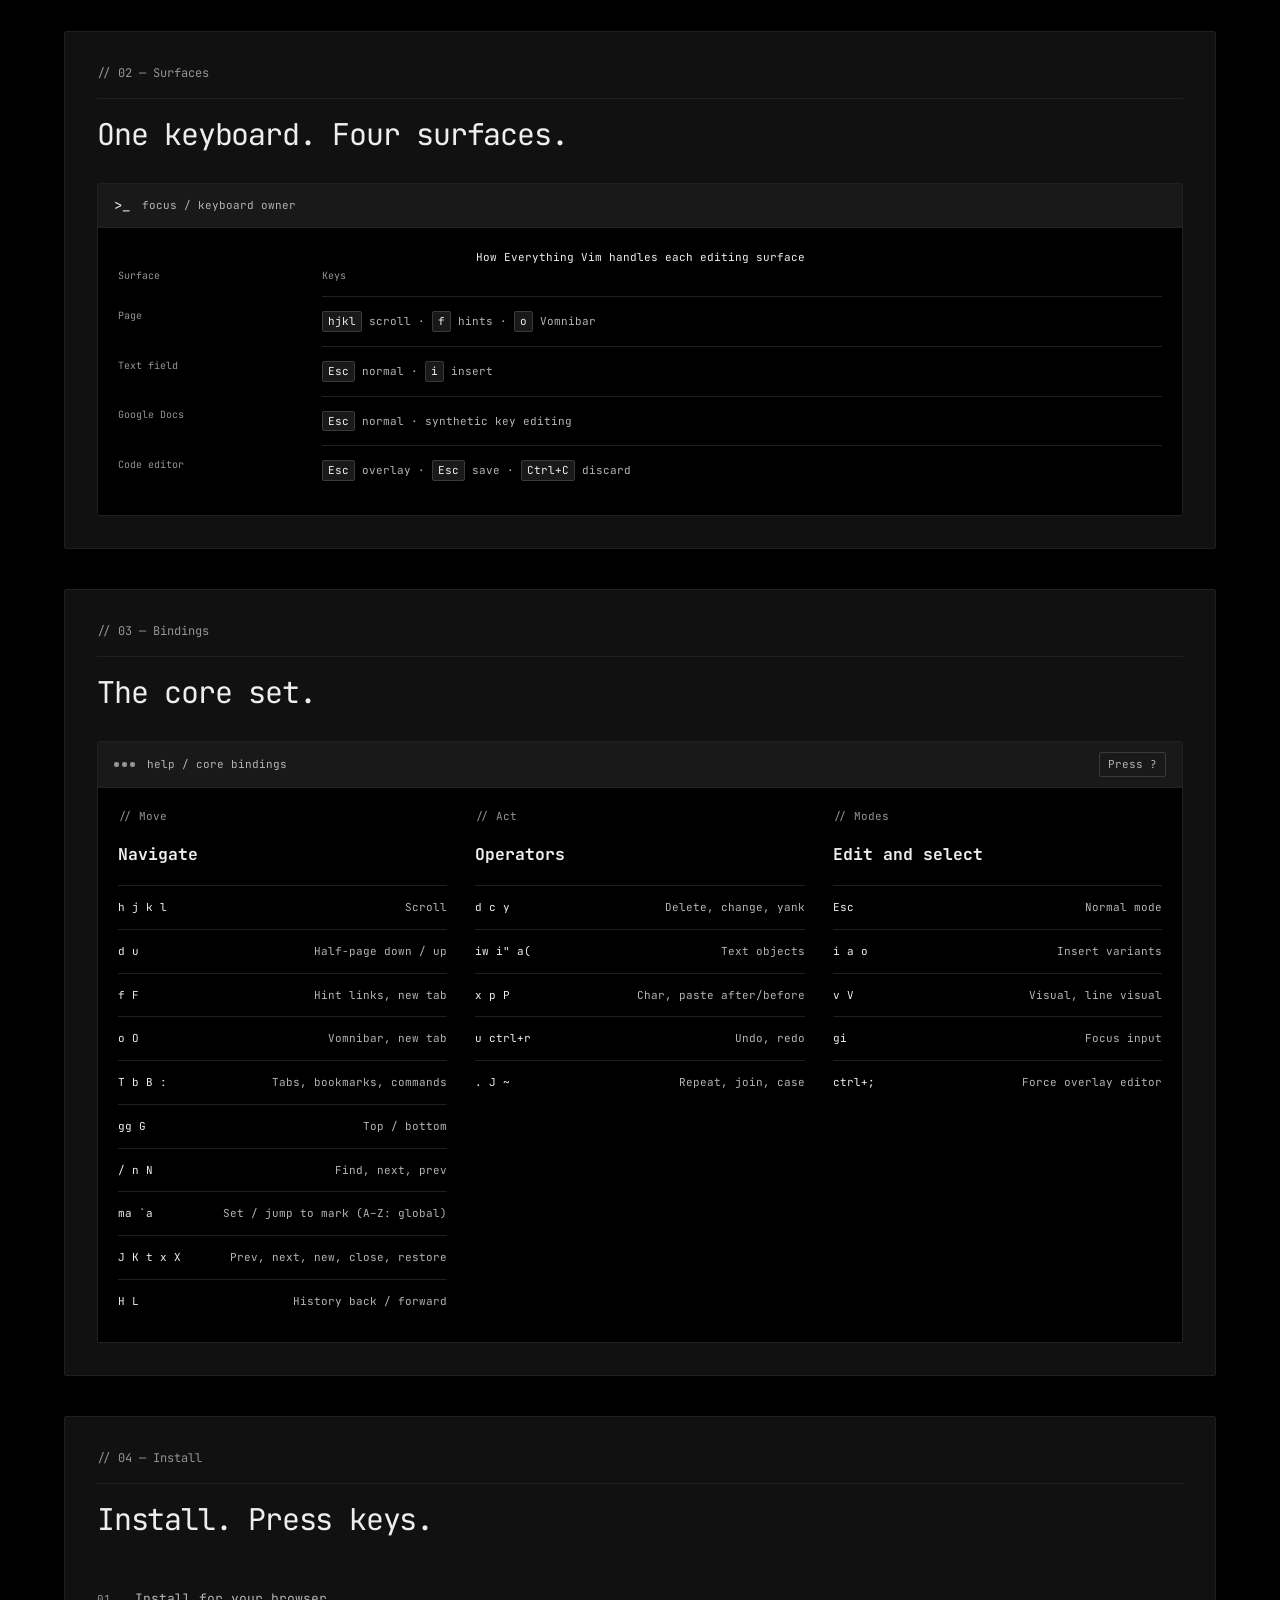
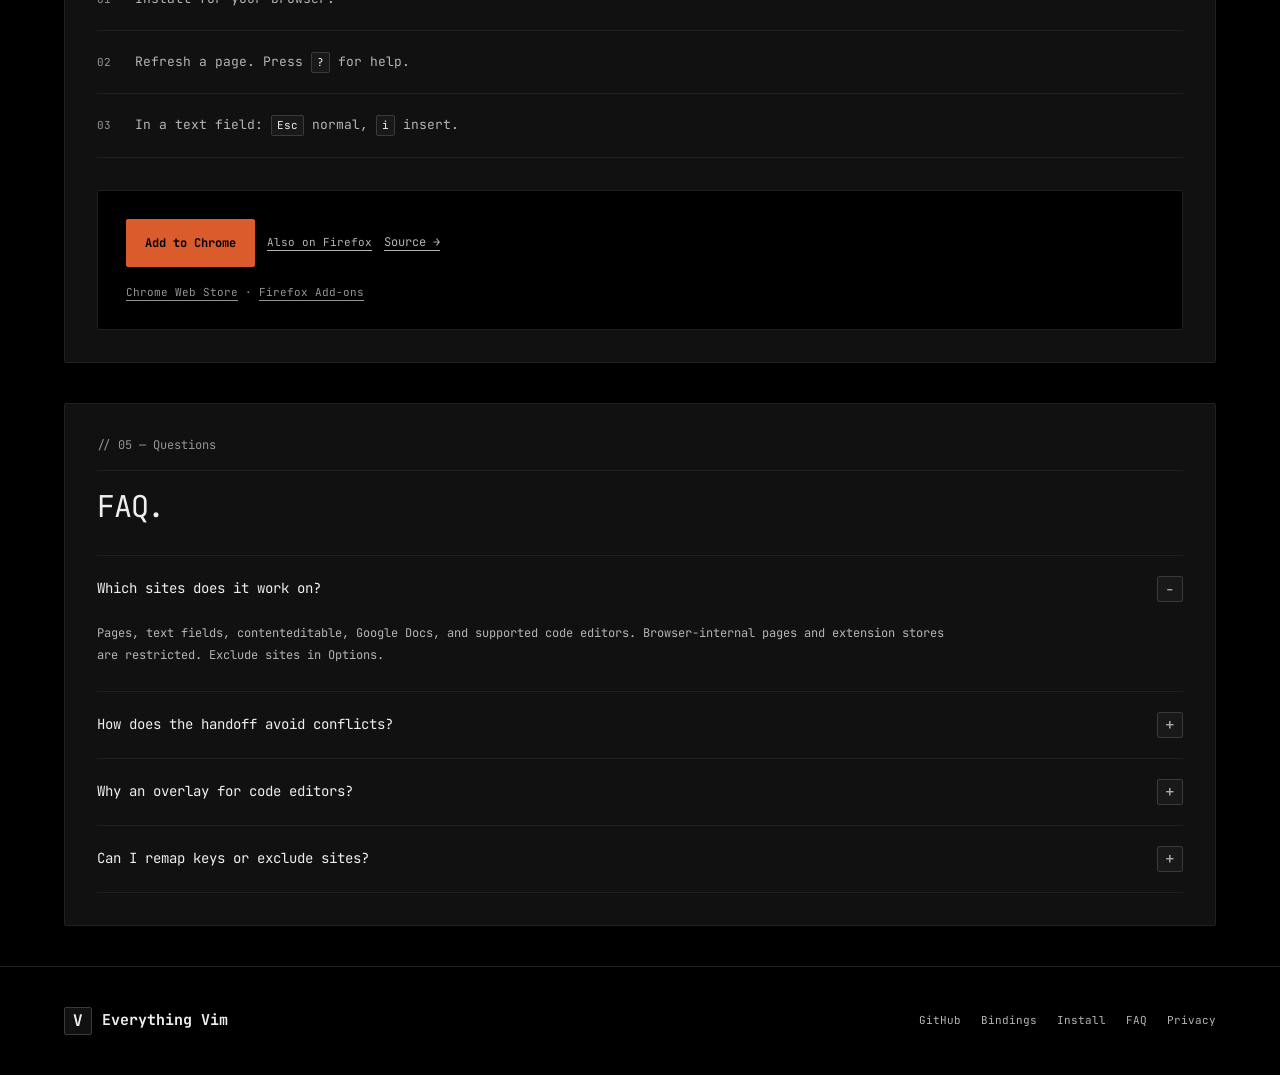
==== commit 089bf831: "Follow-up: browser-aware install, SEO, animations, show-not-tell, demo fidelity (resume)" ====
--- a/website/index.html
+++ b/website/index.html
@@ -3,8 +3,54 @@
 <head>
 <meta charset="UTF-8" />
 <meta name="viewport" content="width=device-width, initial-scale=1.0" />
-<title>Everything Vim — Vim everywhere, on every site</title>
-<meta name="description" content="Everything Vim is a free, open-source Chrome and Firefox extension for Vim page navigation and editing in text fields, Google Docs, and code editors." />
+<title>Everything Vim — Free Vim Browser Extension for Chrome &amp; Firefox</title>
+<meta name="description" content="Navigate with Vim keys. Edit text fields, Google Docs, and code editors. Everything Vim is a free, open-source extension for Chrome and Firefox." />
+<meta name="robots" content="index, follow, max-image-preview:large" />
+<link rel="canonical" href="./" />
+<meta property="og:type" content="website" />
+<meta property="og:locale" content="en_US" />
+<meta property="og:site_name" content="Everything Vim" />
+<meta property="og:title" content="Everything Vim — Free Vim Browser Extension for Chrome &amp; Firefox" />
+<meta property="og:description" content="Navigate with Vim keys. Edit text fields, Google Docs, and code editors. Everything Vim is a free, open-source extension for Chrome and Firefox." />
+<meta property="og:url" content="./" />
+<meta name="twitter:card" content="summary" />
+<meta name="twitter:title" content="Everything Vim — Free Vim Browser Extension for Chrome &amp; Firefox" />
+<meta name="twitter:description" content="Navigate with Vim keys. Edit text fields, Google Docs, and code editors. Everything Vim is a free, open-source extension for Chrome and Firefox." />
+<script type="application/ld+json">
+{
+  "@context": "https://schema.org",
+  "@type": "SoftwareApplication",
+  "@id": "./#software",
+  "name": "Everything Vim",
+  "description": "Navigate with Vim keys. Edit text fields, Google Docs, and code editors. Everything Vim is a free, open-source extension for Chrome and Firefox.",
+  "url": "./",
+  "applicationCategory": "BrowserApplication",
+  "operatingSystem": "Windows, macOS, Linux",
+  "browserRequirements": "Requires Chrome 117 or later, a compatible Chromium browser, or Firefox with add-on support.",
+  "isAccessibleForFree": true,
+  "offers": {
+    "@type": "Offer",
+    "price": "0",
+    "priceCurrency": "USD"
+  },
+  "author": {
+    "@type": "Organization",
+    "name": "Everything Vim contributors",
+    "url": "https://github.com/B-Eddie/allinvim"
+  },
+  "codeRepository": "https://github.com/B-Eddie/allinvim",
+  "downloadUrl": [
+    "https://chromewebstore.google.com/detail/general-vim/mglliapjiolajkmcfaombcifockgaekc?authuser=0&hl=en",
+    "https://addons.mozilla.org/en-US/firefox/addon/everything-vim/"
+  ],
+  "featureList": [
+    "Vim page navigation and link hints",
+    "Vomnibar, tabs, bookmarks, history, and marks",
+    "Modal editing, operators, text objects, and visual modes",
+    "Google Docs and code editor support"
+  ]
+}
+</script>
 <meta name="color-scheme" content="dark" />
 <meta name="theme-color" content="#000000" />
 <link rel="icon" type="image/svg+xml" href="data:image/svg+xml,%3Csvg xmlns='http://www.w3.org/2000/svg' viewBox='0 0 32 32'%3E%3Crect width='32' height='32' rx='2' fill='%23111111'/%3E%3Cpath d='M10 9l6 14 6-14h-3.6L16 14.4 13.6 9z' fill='%23eeeeee'/%3E%3C/svg%3E" />
@@ -17,53 +63,57 @@
 <a class="skip-link" href="#main">Skip to content</a>
 
 <header class="nav-wrap">
-  <div class="nav" role="navigation" aria-label="Primary">
+  <div class="nav">
     <a class="brand" href="#top" aria-label="Everything Vim home">
       <span class="brand-mark" aria-hidden="true">V</span>
       <span class="brand-word">Everything Vim</span>
     </a>
-    <nav class="nav-pills" aria-label="Sections">
+    <nav class="nav-pills" aria-label="Primary">
       <a href="#try">Try it</a>
-      <a href="#how">How it works</a>
+      <a href="#how">Surfaces</a>
       <a href="#bindings">Bindings</a>
-      <a href="#firefox">Firefox</a>
+      <a href="#install">Install</a>
       <a href="#faq">FAQ</a>
     </nav>
     <div class="nav-actions">
       <a class="nav-github" href="https://github.com/B-Eddie/allinvim" target="_blank" rel="noopener">GitHub</a>
-      <a class="btn-nav" href="https://chromewebstore.google.com/detail/general-vim/mglliapjiolajkmcfaombcifockgaekc?authuser=0&hl=en" target="_blank" rel="noopener">Add to Chrome</a>
+      <div class="install-action"><a class="btn-nav" data-install-primary href="https://chromewebstore.google.com/detail/general-vim/mglliapjiolajkmcfaombcifockgaekc?authuser=0&amp;hl=en" target="_blank" rel="noopener">Add to Chrome</a>
+      <a class="install-secondary" data-install-secondary href="https://addons.mozilla.org/en-US/firefox/addon/everything-vim/" target="_blank" rel="noopener">Also on Firefox</a></div>
       <button class="nav-toggle" aria-label="Open menu" aria-expanded="false" aria-controls="mobileMenu"><span></span><span></span><span></span></button>
     </div>
   </div>
-  <div class="nav-mobile" id="mobileMenu" hidden>
+  <nav class="nav-mobile" id="mobileMenu" aria-label="Mobile" hidden>
     <a href="#try">Try it</a>
-    <a href="#how">How it works</a>
+    <a href="#how">Surfaces</a>
     <a href="#bindings">Bindings</a>
-    <a href="#firefox">Firefox preview</a>
+    <a href="#install">Install</a>
     <a href="#faq">FAQ</a>
-    <a class="mobile-cta" href="https://chromewebstore.google.com/detail/general-vim/mglliapjiolajkmcfaombcifockgaekc?authuser=0&hl=en" target="_blank" rel="noopener">Add to Chrome — it's free</a>
-  </div>
+    <a class="mobile-cta" data-install-primary href="https://chromewebstore.google.com/detail/general-vim/mglliapjiolajkmcfaombcifockgaekc?authuser=0&amp;hl=en" target="_blank" rel="noopener">Add to Chrome</a>
+      <a class="install-secondary" data-install-secondary href="https://addons.mozilla.org/en-US/firefox/addon/everything-vim/" target="_blank" rel="noopener">Also on Firefox</a>
+  </nav>
 </header>
 
+<main id="main">
+
 <!-- SESSION / INTRO -->
-<section class="hero" id="top">
-  <div class="hero-status"><span>everything-vim / browser extension</span><span>Chrome · Firefox preview</span></div>
+<section class="hero" id="top" aria-labelledby="hero-title">
+  <div class="hero-status"><span>everything-vim / browser extension</span><span>Chrome · Firefox</span></div>
   <div class="hero-grid">
   <div class="hero-inner">
-    <p class="eyebrow eyebrow-light">Everything Vim · Free · Open source</p>
-    <h1 class="display">Stop reaching<br />for the mouse<span class="cursor">.</span></h1>
-    <p class="hero-sub">Navigate any page like Vim. Edit every text surface like Vim — text fields, Google Docs, and code editors — with a handoff you never feel.</p>
+    <p class="eyebrow">Free · Open source</p>
+    <h1 class="display" id="hero-title">Stop reaching<br />for the mouse<span class="cursor">.</span></h1>
+    <p class="hero-sub">Vim keys for pages, text fields, Google Docs, and code editors.</p>
     <div class="hero-actions">
-      <a class="btn-hero" href="https://chromewebstore.google.com/detail/general-vim/mglliapjiolajkmcfaombcifockgaekc?authuser=0&hl=en" target="_blank" rel="noopener">Add to Chrome — it's free <span aria-hidden="true">→</span></a>
+      <a class="btn-hero" data-install-primary href="https://chromewebstore.google.com/detail/general-vim/mglliapjiolajkmcfaombcifockgaekc?authuser=0&amp;hl=en" target="_blank" rel="noopener">Add to Chrome</a>
+      <a class="install-secondary" data-install-secondary href="https://addons.mozilla.org/en-US/firefox/addon/everything-vim/" target="_blank" rel="noopener">Also on Firefox</a>
       <a class="btn-watch" href="#try">Try it live <span aria-hidden="true">↗</span></a>
     </div>
-    <p class="hero-micro">Free · No signup · Press <kbd>?</kbd> on any page for help</p>
-    <a class="hero-firefox" href="#firefox">On Firefox? Load the desktop preview →</a>
+    <p class="hero-micro"><kbd>?</kbd> for help</p>
+    
   </div>
   <div class="window session-window" aria-label="Example keyboard session">
     <div class="window-bar"><span class="terminal-icon" aria-hidden="true">&gt;_</span><span class="window-tab">session / everything-vim</span><span class="pill pill-sm">NORMAL</span></div>
     <div class="session-body">
-      <p class="terminal-comment"># Your browser. Your home row.</p>
       <div class="session-line"><span class="line-number">01</span><kbd>j j k</kbd><span>scroll the page</span></div>
       <div class="session-line"><span class="line-number">02</span><kbd>f</kbd><span>find your next link</span></div>
       <div class="session-line"><span class="line-number">03</span><kbd>o</kbd><span>open the Vomnibar</span></div>
@@ -76,77 +126,86 @@
   <div class="hero-footer"><span>hjkl / navigate</span><span>f / follow links</span><span>o / command</span><span>Esc / take control</span></div>
 </section>
 
-<main id="main">
-
   <!-- 01 TRY -->
   <section id="try" class="section" aria-labelledby="try-title">
-    <p class="eyebrow rv">01 — Try it live</p>
-    <h2 class="section-title rv" id="try-title">Don't read docs. Press keys.</h2>
-    <p class="lede rv">Three live miniatures of the extension, running on this page. Pick a step, click in, and type.</p>
+    <p class="eyebrow">01 — Try it live</p>
+    <h2 class="section-title" id="try-title">Don't read docs. Press keys.</h2>
 
     <div class="split">
-      <div class="steps rv" role="tablist" aria-label="Interactive examples" data-stagger>
-        <button class="step is-active rv" role="tab" aria-selected="true" data-tab="navigate">
+      <div class="steps" role="tablist" aria-label="Interactive examples" data-stagger>
+        <button class="step is-active" role="tab" id="tab-navigate" aria-controls="panel-navigate" aria-selected="true" tabindex="0" data-tab="navigate">
           <span class="step-no">01</span>
-          <span class="step-body"><span class="step-name">Navigate</span><span class="step-desc">Press f — link hints on a miniature page.</span></span>
+          <span class="step-body"><span class="step-name">Navigate</span><span class="step-desc">Pages · links · tabs</span></span>
         </button>
-        <button class="step rv" role="tab" aria-selected="false" data-tab="edit">
+        <button class="step" role="tab" id="tab-edit" aria-controls="panel-edit" aria-selected="false" tabindex="-1" data-tab="edit">
           <span class="step-no">02</span>
-          <span class="step-body"><span class="step-name">Edit</span><span class="step-desc">Press Esc — a real modal buffer.</span></span>
+          <span class="step-body"><span class="step-name">Edit</span><span class="step-desc">Fields · Docs · code</span></span>
         </button>
-        <button class="step rv" role="tab" aria-selected="false" data-tab="command">
+        <button class="step" role="tab" id="tab-command" aria-controls="panel-command" aria-selected="false" tabindex="-1" data-tab="command">
           <span class="step-no">03</span>
-          <span class="step-body"><span class="step-name">Command</span><span class="step-desc">Type to filter the Vomnibar. Press ? for help.</span></span>
+          <span class="step-body"><span class="step-name">Command</span><span class="step-desc">Tabs · bookmarks · history</span></span>
         </button>
       </div>
 
-      <div class="window rv-scale" role="tabpanel" id="panel-navigate" aria-label="Link hints demo">
+      <div class="window" role="tabpanel" id="panel-navigate" aria-labelledby="tab-navigate" aria-label="Page navigation demo">
         <div class="window-bar"><span class="dots" aria-hidden="true"><i></i><i></i><i></i></span><span class="window-tab">demo / morning-reading</span><span class="pill pill-sm">Hints</span></div>
         <div class="window-body">
           <div class="demo-head">
-            <p class="demo-sub">Click <strong>Show hints</strong> — or focus the page and press <kbd>f</kbd> — then press the highlighted letter.</p>
+            <p class="demo-sub">Focus the page. Press keys.</p>
             <div class="demo-head-actions">
               <span class="mode" id="hintMode">Idle</span>
               <button class="btn-ink btn-sm" id="hintStart" type="button">Show hints</button>
             </div>
           </div>
-          <div class="mock-page" id="mockPage" tabindex="0" aria-label="Demo mini page. Press f to show link hints.">
+          <div id="demoTabs" class="demo-tabs" role="group" aria-label="Simulated browser tabs"></div>
+          <div class="mock-page" id="mockPage" tabindex="0" aria-label="Page navigation sandbox. Press f for link hints, slash to find, or question mark for help.">
+            <div id="mockViewport" class="mock-viewport"><div class="mock-document">
+            <p class="mock-url">demo / morning-reading</p>
             <div class="mock-links">
               <a href="#try" data-hint="A" data-name="Project docs">Project docs <span class="ext">↗</span></a>
               <a href="#try" data-hint="S" data-name="GitHub repo">GitHub repo <span class="ext">↗</span></a>
               <a href="#try" data-hint="D" data-name="Hacker News thread">Hacker News thread <span class="ext">↗</span></a>
               <a href="#try" data-hint="F" data-name="Compose in Gmail">Compose in Gmail <span class="ext">↗</span></a>
             </div>
-            <p class="mock-status" id="hintStatus" role="status">Tip: this is a miniature web page. Hints work exactly like the extension.</p>
-          </div>
-          <div class="demo-foot"><span><kbd>f</kbd> show hints</span><span><kbd>A</kbd>–<kbd>F</kbd> follow</span><span><kbd>Shift</kbd>+<kbd>F</kbd> new tab</span><span><kbd>Esc</kbd> dismiss</span></div>
-        </div>
-      </div>
-
-      <div class="window rv-scale" role="tabpanel" id="panel-edit" aria-label="Modal editing demo" hidden>
+            <p>Keyboard navigation. Find this page. Mark this spot.</p>
+            <p>More links, fewer clicks.</p>
+            <p>Bottom of the demo page.</p>
+            </div></div>
+            <form id="demoFind" class="demo-find" hidden><label for="demoFindInput">Find</label><input id="demoFindInput" type="search" autocomplete="off" /><span id="demoFindCount" aria-live="polite"></span></form>
+            <p class="mock-status" id="hintStatus" role="status">Sandbox ready. Browser actions stay here.</p>
+          </div>
+          <div class="demo-foot"><span><kbd>f F</kbd> hints</span><span><kbd>/ n N</kbd> find</span><span><kbd>ma `a</kbd> marks</span><span><kbd>J K x X</kbd> tabs</span><span><kbd>H L</kbd> history</span></div>
+        </div>
+      </div>
+
+      <div class="window" role="tabpanel" id="panel-edit" aria-labelledby="tab-edit" aria-label="Modal editing demo" hidden>
         <div class="window-bar"><span class="dots" aria-hidden="true"><i></i><i></i><i></i></span><span class="window-tab">buffer / untitled.txt</span><span class="pill pill-sm">Modal</span></div>
         <div class="window-body">
           <div class="demo-head">
-            <p class="demo-sub">Click the buffer, press <kbd>Esc</kbd> for Normal mode — <kbd>h</kbd> <kbd>j</kbd> <kbd>k</kbd> <kbd>l</kbd> <kbd>w</kbd> <kbd>b</kbd> move, <kbd>x</kbd> and <kbd>dw</kbd> delete, <kbd>i</kbd> types again.</p>
+            <p class="demo-sub"><kbd>Esc</kbd> normal · <kbd>diw</kbd> delete word · <kbd>ci"</kbd> change quotes · <kbd>v V</kbd> select · <kbd>.</kbd> repeat</p>
             <span class="mode" id="editMode">Insert</span>
           </div>
-          <textarea id="vimBuffer" rows="7" spellcheck="false">Everything Vim edits this box the way it edits the web.
-
-Press Esc to enter normal mode.
-Move with h j k l and w b e, delete with x.
-Press i to type again.</textarea>
-          <div class="demo-foot"><span class="keylog">Last keys: <strong id="keyLog">—</strong></span><span><kbd>u</kbd> undo</span><span><kbd>.</kbd> repeat</span><span>Second <kbd>Esc</kbd> blurs</span></div>
-        </div>
-      </div>
-
-      <div class="window rv-scale" role="tabpanel" id="panel-command" aria-label="Vomnibar demo" hidden>
+          <div class="demo-surfaces" role="group" aria-label="Editing surface"><button type="button" class="btn-ink btn-sm" data-demo-surface="field" aria-pressed="true">Text field</button><button type="button" class="btn-ink btn-sm" data-demo-surface="docs" aria-pressed="false">Docs model</button><button type="button" class="btn-ink btn-sm" data-demo-surface="code" aria-pressed="false">Code overlay</button><button type="button" id="demoReset" class="btn-ink btn-sm">Reset</button></div>
+          <p id="surfaceStatus" class="demo-sub" role="status">Source editing engine. Esc → Normal; i → Insert.</p>
+          <label for="vimBuffer" class="sr-only">Vim editing sandbox</label>
+          <textarea id="vimBuffer" rows="7" spellcheck="false">Vim keys. Every text field.
+
+Change "these words" with ci".
+Delete (this group) with da(.
+Press Esc, then try diw, v, or V.
+Press i to type.</textarea>
+          <div class="demo-foot"><span class="keylog">Last keys: <strong id="keyLog">—</strong></span><span><kbd>u</kbd> undo</span><span><kbd>.</kbd> repeat</span><span>Text field: second <kbd>Esc</kbd> blurs</span></div>
+        </div>
+      </div>
+
+      <div class="window" role="tabpanel" id="panel-command" aria-labelledby="tab-command" aria-label="Vomnibar demo" hidden>
         <div class="window-bar"><span class="dots" aria-hidden="true"><i></i><i></i><i></i></span><span class="window-tab">vomnibar / tabs · bookmarks · history</span><span class="pill pill-sm">Command</span></div>
         <div class="window-body">
           <div class="demo-head">
-            <p class="demo-sub">Type to filter — just like <kbd>o</kbd>. Press <kbd>?</kbd> anywhere on this page for the full binding help.</p>
+            <p class="demo-sub"><kbd>o O</kbd> open · <kbd>T</kbd> tabs · <kbd>b B</kbd> bookmarks · <kbd>:</kbd> commands</p>
             <button class="btn-ink btn-sm" id="helpOpen" type="button">Open help (?)</button>
           </div>
-          <div class="vomnibar">
+          <div class="vomnibar" id="vomDemo" tabindex="0" aria-label="Vomnibar sandbox. Press o, O, T, b, B, or colon.">
             <div class="vom-input"><span aria-hidden="true">⌕</span><input id="vomInput" type="text" placeholder="Type a URL, bookmark, or history entry…" aria-label="Demo vomnibar" autocomplete="off" /><kbd>o</kbd></div>
             <ul class="vom-list" id="vomList"></ul>
           </div>
@@ -156,65 +215,49 @@
     </div>
   </section>
 
-  <!-- 02 HOW -->
-  <section id="how" class="section">
-    <p class="eyebrow rv">02 — How it works</p>
-    <h2 class="section-title rv">Three Vims. One router. Zero fights.</h2>
-    <p class="lede rv">One capture-phase listener decides who owns each keystroke. Editor keys never leak into page scroll, and page keys never type into your buffer.</p>
-    <div class="split">
-      <div class="steps steps-static rv" data-stagger>
-        <div class="step is-active rv"><span class="step-no">01</span><span class="step-body"><span class="step-name">Router owns the page</span><span class="step-desc">Hints, Vomnibar, tabs, marks, find, history — retriggered per frame.</span></span></div>
-        <div class="step rv"><span class="step-no">02</span><span class="step-body"><span class="step-name">Direct owns the field</span><span class="step-desc">Operators and text objects run on the buffer itself. Esc is normal, i is insert.</span></span></div>
-        <div class="step rv"><span class="step-no">03</span><span class="step-body"><span class="step-name">Synthetic + overlay</span><span class="step-desc">Docs canvas through synthetic keys. Code editors in an exact surface, committed once.</span></span></div>
-      </div>
-      <div class="window rv-scale">
-        <div class="window-bar"><span class="dots" aria-hidden="true"><i></i><i></i><i></i></span><span class="window-tab">handoff / who owns the keystroke</span><span class="pill pill-sm">Matrix</span></div>
-        <div class="window-body">
-          <table class="matrix">
-            <thead><tr><th>Focus</th><th>Owner</th><th>Keys</th></tr></thead>
-            <tbody>
-              <tr><td>Page</td><td>Everything Vim</td><td class="mono">hjkl scroll · f hints · o vomnibar</td></tr>
-              <tr><td>Textarea</td><td>Direct</td><td class="mono">Esc normal · i insert · dw u .</td></tr>
-              <tr><td>Docs canvas</td><td>Synthetic</td><td class="mono">boots normal · tracks insert for .</td></tr>
-              <tr><td>Monaco / CM</td><td>Overlay</td><td class="mono">Esc opens · Esc saves · ^C drops</td></tr>
-            </tbody>
-          </table>
-          <p class="window-note">Editing keys are consumed with <span class="mono">stopImmediatePropagation</span> — navigation never sees them.</p>
-        </div>
-      </div>
-    </div>
-  </section>
-
-  <!-- 03 PRODUCT -->
-  <section id="features" class="section">
-    <p class="eyebrow rv">03 — Product</p>
-    <h2 class="section-title rv">Built for hands that never leave home row.</h2>
-    <div class="feature-grid" data-stagger>
-      <article class="feature rv"><span class="pill">Navigate</span><h3>Everything Vim page control</h3><p>Hinted links, Vomnibar, tabs, marks, find, and history — the full upstream binding set, retriggered per frame.</p></article>
-      <article class="feature rv"><span class="pill">Edit</span><h3>Modal editing in every field</h3><p>Operators, text objects, visual modes, and dot-repeat — direct buffer surgery where the DOM allows it.</p></article>
-      <article class="feature rv"><span class="pill">Docs</span><h3>Google Docs, exactly</h3><p>Canvas editing through synthetic keys and selection motion. Boots in normal mode, because Docs is always editing.</p></article>
-      <article class="feature rv"><span class="pill">Code</span><h3>Overlay for frameworks</h3><p>CodeMirror, Monaco, and ProseMirror edit in our own exact surface, then commit once. No desync, ever.</p></article>
-    </div>
-    <p class="strip rv">Fast at document_start · zero fetch · remappable everything · per-URL exclusions</p>
-  </section>
-
-  <!-- 04 BINDINGS -->
-  <section id="bindings" class="section">
-    <p class="eyebrow rv">04 — Bindings</p>
-    <h2 class="section-title rv">The core set.</h2>
-    <div class="window window-wide rv-scale">
+  <!-- 02 SURFACES -->
+  <section id="how" class="section" aria-labelledby="how-title">
+    <p class="eyebrow">02 — Surfaces</p>
+    <h2 class="section-title" id="how-title">One keyboard. Four surfaces.</h2>
+    <div class="window window-wide">
+      <div class="window-bar"><span class="terminal-icon" aria-hidden="true">&gt;_</span><span class="window-tab">focus / keyboard owner</span></div>
+      <div class="window-body">
+        <table class="matrix">
+          <caption class="sr-only">How Everything Vim handles each editing surface</caption>
+          <thead><tr><th scope="col">Surface</th><th scope="col">Keys</th></tr></thead>
+          <tbody>
+            <tr><th scope="row">Page</th><td><kbd>hjkl</kbd> scroll · <kbd>f</kbd> hints · <kbd>o</kbd> Vomnibar</td></tr>
+            <tr><th scope="row">Text field</th><td><kbd>Esc</kbd> normal · <kbd>i</kbd> insert</td></tr>
+            <tr><th scope="row">Google Docs</th><td><kbd>Esc</kbd> normal · synthetic key editing</td></tr>
+            <tr><th scope="row">Code editor</th><td><kbd>Esc</kbd> overlay · <kbd>Esc</kbd> save · <kbd>Ctrl+C</kbd> discard</td></tr>
+          </tbody>
+        </table>
+      </div>
+    </div>
+  </section>
+
+  <!-- 03 BINDINGS -->
+  <section id="bindings" class="section" aria-labelledby="bindings-title">
+    <p class="eyebrow">03 — Bindings</p>
+    <h2 class="section-title" id="bindings-title">The core set.</h2>
+    <div class="window window-wide">
       <div class="window-bar"><span class="dots" aria-hidden="true"><i></i><i></i><i></i></span><span class="window-tab">help / core bindings</span><span class="pill pill-sm">Press ?</span></div>
       <div class="window-body bindings">
-        <div class="bind-col"><p class="eyebrow eyebrow-sm">Move</p><h4>Navigate</h4>
+        <div class="bind-col"><p class="eyebrow eyebrow-sm">Move</p><h3>Navigate</h3>
           <dl class="keys">
-            <div><dt>h j k l</dt><dd>Scroll / move</dd></div>
+            <div><dt>h j k l</dt><dd>Scroll</dd></div>
+            <div><dt>d u</dt><dd>Half-page down / up</dd></div>
             <div><dt>f F</dt><dd>Hint links, new tab</dd></div>
             <div><dt>o O</dt><dd>Vomnibar, new tab</dd></div>
+            <div><dt>T b B :</dt><dd>Tabs, bookmarks, commands</dd></div>
             <div><dt>gg G</dt><dd>Top / bottom</dd></div>
             <div><dt>/ n N</dt><dd>Find, next, prev</dd></div>
+            <div><dt>ma `a</dt><dd>Set / jump to mark (A–Z: global)</dd></div>
+            <div><dt>J K t x X</dt><dd>Prev, next, new, close, restore</dd></div>
+            <div><dt>H L</dt><dd>History back / forward</dd></div>
           </dl>
         </div>
-        <div class="bind-col"><p class="eyebrow eyebrow-sm">Act</p><h4>Operators</h4>
+        <div class="bind-col"><p class="eyebrow eyebrow-sm">Act</p><h3>Operators</h3>
           <dl class="keys">
             <div><dt>d c y</dt><dd>Delete, change, yank</dd></div>
             <div><dt>iw i" a(</dt><dd>Text objects</dd></div>
@@ -223,12 +266,12 @@
             <div><dt>. J ~</dt><dd>Repeat, join, case</dd></div>
           </dl>
         </div>
-        <div class="bind-col"><p class="eyebrow eyebrow-sm">Modes</p><h4>Edit and select</h4>
+        <div class="bind-col"><p class="eyebrow eyebrow-sm">Modes</p><h3>Edit and select</h3>
           <dl class="keys">
             <div><dt>Esc</dt><dd>Normal mode</dd></div>
             <div><dt>i a o</dt><dd>Insert variants</dd></div>
             <div><dt>v V</dt><dd>Visual, line visual</dd></div>
-            <div><dt>gi</dt><dd>Focus first input</dd></div>
+            <div><dt>gi</dt><dd>Focus input</dd></div>
             <div><dt>ctrl+;</dt><dd>Force overlay editor</dd></div>
           </dl>
         </div>
@@ -236,74 +279,45 @@
     </div>
   </section>
 
-  <!-- 05 INSTALL -->
-  <section id="install" class="section section-narrow">
-    <p class="eyebrow eyebrow-center rv">05 — Install</p>
-    <h2 class="section-title title-center rv">Up in a minute.</h2>
-    <ol class="install-steps rv" data-stagger>
-      <li class="rv"><span class="step-no">01</span><p><strong>Add it from the Chrome Web Store.</strong> One click, no signup, free forever.</p></li>
-      <li class="rv"><span class="step-no">02</span><p><strong>Press ? on any page.</strong> The help dialog lists every navigation binding.</p></li>
-      <li class="rv"><span class="step-no">03</span><p><strong>Click any text field, press Esc.</strong> You are in normal mode. <kbd>i</kbd> types again.</p></li>
+  <!-- 04 INSTALL -->
+  <section id="install" class="section section-narrow" aria-labelledby="install-title">
+    <p class="eyebrow eyebrow-center">04 — Install</p>
+    <h2 class="section-title title-center" id="install-title">Install. Press keys.</h2>
+    <ol class="install-steps" data-stagger>
+      <li><span class="step-no">01</span><p>Install for your browser.</p></li>
+      <li><span class="step-no">02</span><p>Refresh a page. Press <kbd>?</kbd> for help.</p></li>
+      <li><span class="step-no">03</span><p>In a text field: <kbd>Esc</kbd> normal, <kbd>i</kbd> insert.</p></li>
     </ol>
-    <div class="closer rv">
-      <p class="install-big">Esc</p>
-      <p class="install-sub">The only shortcut you need on day one.</p>
+    <div class="closer">
       <div class="hero-actions hero-actions-light">
-        <a class="btn-dark" href="https://chromewebstore.google.com/detail/general-vim/mglliapjiolajkmcfaombcifockgaekc?authuser=0&hl=en" target="_blank" rel="noopener">Get Everything Vim</a>
-        <a class="text-link" href="https://github.com/B-Eddie/allinvim" target="_blank" rel="noopener">Star on GitHub →</a>
-      </div>
-      <p class="install-micro">Chrome Web Store · Everything Vim · MIT lineage</p>
-    </div>
-  </section>
-
-  <!-- FIREFOX PREVIEW -->
-  <section id="firefox" class="section firefox-section" aria-labelledby="firefox-title">
-    <p class="eyebrow">06 — Firefox</p>
-    <h2 class="section-title" id="firefox-title">Your Vim keys. In Firefox</h2>
-    <p class="lede">Page navigation, text editing, rich-text overlays and Notion fixes. Version 1.0.5 also fixes Escape and Vim editing in Google Docs.</p>
-    <div class="window window-wide firefox-terminal">
-      <div class="window-bar"><span class="terminal-icon" aria-hidden="true">&gt;_</span><span class="window-tab">install / firefox</span><span class="pill pill-sm">v1.0.5</span></div>
-      <div class="window-body">
-        <p class="terminal-label">Firefox · Version 1.0.5</p>
-        <p class="terminal-comment"># Live on Mozilla Add-ons.</p>
-        <dl class="terminal-transcript">
-          <div><dt><span class="terminal-prompt" aria-hidden="true">$</span> install --firefox</dt><dd><a class="btn-dark" href="https://addons.mozilla.org/en-US/firefox/addon/everything-vim/">Get it on Firefox Add-ons →</a><p>Signed release · Version 1.0.5 · Firefox 128 or newer</p></dd></div>
-          <div><dt><span class="terminal-prompt" aria-hidden="true">$</span> refresh --tabs</dt><dd><p>Refresh your tabs. Your Vim keys are ready.</p></dd></div>
-        </dl>
-        <p class="terminal-footnote"># Firefox 128 or newer<br /># Signed release · Listed on Mozilla Add-ons.</p>
-      </div>
-    </div>
-  </section>
-
-  <!-- QUOTE -->
-  <section class="section section-narrow">
-    <p class="eyebrow quote-label">feedback / from the home row</p>
-    <figure class="pullquote rv">
-      <blockquote>“Hints for links, real motions in every input, and Docs finally behaves. I uninstalled three extensions.”</blockquote>
-      <figcaption>Staff Engineer</figcaption>
-    </figure>
+        <a class="btn-dark" data-install-primary href="https://chromewebstore.google.com/detail/general-vim/mglliapjiolajkmcfaombcifockgaekc?authuser=0&amp;hl=en" target="_blank" rel="noopener">Add to Chrome</a>
+        <a class="install-secondary" data-install-secondary href="https://addons.mozilla.org/en-US/firefox/addon/everything-vim/" target="_blank" rel="noopener">Also on Firefox</a>
+        <a class="text-link" href="https://github.com/B-Eddie/allinvim" target="_blank" rel="noopener">Source →</a>
+      </div>
+      <p class="install-micro install-routes"><a data-install-route="chrome" href="https://chromewebstore.google.com/detail/general-vim/mglliapjiolajkmcfaombcifockgaekc?authuser=0&amp;hl=en" target="_blank" rel="noopener">Chrome Web Store</a> · <a data-install-route="firefox" href="https://addons.mozilla.org/en-US/firefox/addon/everything-vim/" target="_blank" rel="noopener">Firefox Add-ons</a></p>
+    </div>
   </section>
 
   <!-- FAQ -->
-  <section id="faq" class="section section-narrow">
-    <p class="eyebrow rv">07 — Questions</p>
-    <h2 class="section-title rv">FAQ.</h2>
-    <div class="faq rv">
+  <section id="faq" class="section section-narrow" aria-labelledby="faq-title">
+    <p class="eyebrow">05 — Questions</p>
+    <h2 class="section-title" id="faq-title">FAQ.</h2>
+    <div class="faq">
       <details open>
         <summary>Which sites does it work on?</summary>
-        <div class="faq-a"><div><p>Every site. Page navigation runs on all URLs; text editing activates in any textarea, text input, contenteditable, Google Docs document, or supported code editor.</p></div></div>
+        <div class="faq-a"><div><p>Pages, text fields, contenteditable, Google Docs, and supported code editors. Browser-internal pages and extension stores are restricted. Exclude sites in Options.</p></div></div>
       </details>
       <details>
         <summary>How does the handoff avoid conflicts?</summary>
-        <div class="faq-a"><div><p>One capture-phase router runs before page navigation. Editing keys are consumed so navigation never sees them; otherwise the router stays silent. Visible overlays always win, except the commit/discard overlay which owns the keyboard.</p></div></div>
+        <div class="faq-a"><div><p>Editing keys stay in the focused editor. A second <kbd>Esc</kbd> leaves a text field; Docs keeps focus.</p></div></div>
       </details>
       <details>
         <summary>Why an overlay for code editors?</summary>
-        <div class="faq-a"><div><p>Framework editors own their document model — in-place key surgery desyncs it. Editing in an exact textarea and committing once is the only correct approach.</p></div></div>
+        <div class="faq-a"><div><p>Monaco, CodeMirror, and similar editors use a Vim buffer. <kbd>Esc</kbd> commits; <kbd>Ctrl+C</kbd> discards.</p></div></div>
       </details>
       <details>
         <summary>Can I remap keys or exclude sites?</summary>
-        <div class="faq-a"><div><p>Yes. Custom key mappings, the shared motions JSON, and per-pattern exclusion rules in Options.</p></div></div>
+        <div class="faq-a"><div><p>Yes. Custom mappings and URL exclusions live in Options.</p></div></div>
       </details>
     </div>
   </section>
@@ -316,30 +330,35 @@
     <div class="foot-links">
       <a href="https://github.com/B-Eddie/allinvim" target="_blank" rel="noopener">GitHub</a>
       <a href="#bindings">Bindings</a>
-      <a href="#firefox">Firefox preview</a>
+      <a href="#install">Install</a>
       <a href="#faq">FAQ</a>
       <a href="privacy.html">Privacy</a>
     </div>
-    <p class="foot-note">Everything Vim — navigation by Vim, editing everywhere.</p>
   </div>
 </footer>
 
 <!-- Help overlay -->
 <div class="help-backdrop" id="helpBackdrop" hidden>
   <div class="window help-dialog" role="dialog" aria-modal="true" aria-label="Everything Vim bindings help">
-    <div class="window-bar"><span class="dots" aria-hidden="true"><i></i><i></i><i></i></span><span class="window-tab">help / all bindings</span><button class="btn-ink btn-sm" id="helpClose" type="button">Close (Esc)</button></div>
+    <div class="window-bar"><span class="dots" aria-hidden="true"><i></i><i></i><i></i></span><span class="window-tab">help / demo bindings</span><button class="btn-ink btn-sm" id="helpClose" type="button">Close (Esc)</button></div>
     <div class="window-body">
       <div class="help-grid">
-        <div><p class="eyebrow eyebrow-sm">Navigate</p><p><kbd>h</kbd><kbd>j</kbd><kbd>k</kbd><kbd>l</kbd> scroll · <kbd>f</kbd> hints · <kbd>o</kbd> vomnibar · <kbd>gg</kbd>/<kbd>G</kbd> ends</p></div>
-        <div><p class="eyebrow eyebrow-sm">Edit</p><p><kbd>Esc</kbd> normal · <kbd>i</kbd> insert · <kbd>dw</kbd> delete word · <kbd>u</kbd> undo · <kbd>.</kbd> repeat</p></div>
-        <div><p class="eyebrow eyebrow-sm">Tabs</p><p><kbd>J</kbd>/<kbd>K</kbd> prev / next · <kbd>t</kbd> new · <kbd>x</kbd> close · <kbd>X</kbd> restore</p></div>
-      </div>
-      <p class="window-note">Live demo only — install the extension to use these on every site.</p>
+        <div><h3 class="eyebrow eyebrow-sm">Navigate</h3><p><kbd>hjkl</kbd> scroll · <kbd>d u</kbd> half-page · <kbd>gg G</kbd> ends · <kbd>f F</kbd> hints · <kbd>/ n N</kbd> find · <kbd>ma `a</kbd> marks · <kbd>H L</kbd> history</p></div>
+        <div><h3 class="eyebrow eyebrow-sm">Edit</h3><p><kbd>Esc</kbd> normal · <kbd>i a o</kbd> insert · <kbd>d c y</kbd> operators · <kbd>iw i&quot; a(</kbd> objects · <kbd>v V</kbd> visual · <kbd>u Ctrl+R</kbd> undo / redo · <kbd>.</kbd> repeat</p></div>
+        <div><h3 class="eyebrow eyebrow-sm">Tabs and commands</h3><p><kbd>J K</kbd> prev / next · <kbd>gt gT</kbd> next / prev · <kbd>t x X</kbd> new / close / restore · <kbd>o O</kbd> open / new tab · <kbd>T</kbd> tabs · <kbd>b B</kbd> bookmarks · <kbd>:</kbd> commands</p></div>
+      </div>
+      <p class="window-note">Sandbox subset. Browser actions stay here; Docs models synthetic-key editing.</p>
     </div>
   </div>
 </div>
 <div class="toast" id="toast" role="status" hidden></div>
 
-<script src="app.js"></script>
+<script src="install.js" defer></script>
+<script src="motion.js" defer></script>
+<script src="demo-vim-motions.js" defer></script>
+<script src="demo-vim-parser.js" defer></script>
+<script src="demo-vim-executor.js" defer></script>
+<script src="demo-editor.js" defer></script>
+<script src="app.js" defer></script>
 </body>
 </html>
--- a/website/styles.css
+++ b/website/styles.css
@@ -57,7 +57,10 @@
 .nav-pills { display: flex; margin-left: auto; gap: 20px; }
 .nav-pills a, .nav-github { display: inline-flex; align-items: center; min-height: 44px; color: var(--muted); font-size: 12px; text-decoration: none; white-space: nowrap; }
 .nav-pills a:hover, .nav-github:hover { color: var(--text); text-decoration: underline; }
-.nav-actions { display: flex; align-items: center; gap: 20px; }
+.nav-actions { display: flex; align-items: center; gap: 16px; }
+.install-action { display: grid; justify-items: start; gap: 4px; }
+[data-install-secondary] { display: inline-flex; align-items: center; min-height: 32px; color: var(--muted); font-size: 11px; text-underline-offset: 4px; }
+.nav-actions .install-action { justify-items: center; }
 .btn-nav, .btn-hero, .btn-dark, .mobile-cta { display: inline-flex; align-items: center; justify-content: center; gap: 12px; min-height: 44px; padding: 11px 16px; color: var(--canvas); background: var(--ember); border: 1px solid var(--ember); border-radius: var(--radius); font-size: 12px; line-height: 1.5; font-weight: 700; text-decoration: none; }
 .btn-nav:hover, .btn-hero:hover, .btn-dark:hover, .mobile-cta:hover { color: var(--text); background: var(--surface-raised); border-color: var(--text); }
 .nav-toggle { display: none; width: 44px; height: 44px; padding: 11px; background: var(--surface); border: 1px solid var(--line-strong); border-radius: var(--radius); }
@@ -92,6 +95,7 @@
 .session-log { display: flex; flex-wrap: wrap; justify-content: space-between; gap: 12px; margin-top: 24px; color: var(--quiet); font-size: 10px; }
 .log-bars { display: flex; align-items: end; gap: 3px; flex-basis: 100%; height: 40px; order: 3; }
 .log-bars i { flex: 1; height: 35%; background: var(--ember); }
+.log-bars i { transform-origin: bottom; }
 .log-bars i:nth-child(3n) { height: 80%; }
 .log-bars i:nth-child(4n) { height: 55%; }
 .log-bars i:nth-child(5n) { height: 100%; }
@@ -129,6 +133,14 @@
 .btn-sm { font-size: 11px; padding: 8px 12px; }
 .mock-page { padding: 16px; border: 1px solid var(--line-strong); border-radius: var(--radius); background: var(--surface); }
 .mock-page:focus-visible { outline-offset: -2px; }
+.mock-viewport { max-height: 230px; overflow: auto; }
+.mock-document { min-width: calc(100% + 72px); padding: 1px 8px 1px 0; }
+.demo-tabs { display: flex; flex-wrap: wrap; gap: 6px; margin-bottom: 12px; }
+.demo-tab[aria-pressed="true"] { border-color: var(--muted); background: var(--surface-raised); }
+.demo-find { display: flex; flex-wrap: wrap; align-items: center; gap: 8px; margin-top: 12px; font-size: 11px; }
+.demo-find input { min-width: 0; flex: 1; padding: 6px; border: 1px solid var(--line-strong); border-radius: var(--radius); background: var(--surface-raised); }
+mark.demo-match { color: var(--text); background: var(--surface-raised); outline: 1px solid var(--line-strong); }
+mark.demo-match.is-current { outline-color: var(--muted); }
 .mock-links { display: grid; gap: 10px; }
 .mock-links a { position: relative; display: flex; align-items: center; justify-content: space-between; min-height: 44px; gap: 12px; padding: 12px; border: 1px solid var(--line-strong); border-radius: var(--radius); background: var(--surface-raised); color: var(--text); font-size: 12px; text-decoration-color: var(--quiet); }
 .mock-links a:hover, .mock-links.hints-on a { border-color: var(--muted); }
@@ -330,7 +342,7 @@
 }
 @media (prefers-reduced-motion: reduce) {
   html { scroll-behavior: auto; }
-  *, *::before, *::after { transition: none !important; }
+  *, *::before, *::after { transition: none !important; animation: none !important; }
 }
 @media (prefers-contrast: more) {
   :root { --muted: #eeeeee; --quiet: #b4b4b4; --line: #505050; --line-strong: #7e7e7e; }
